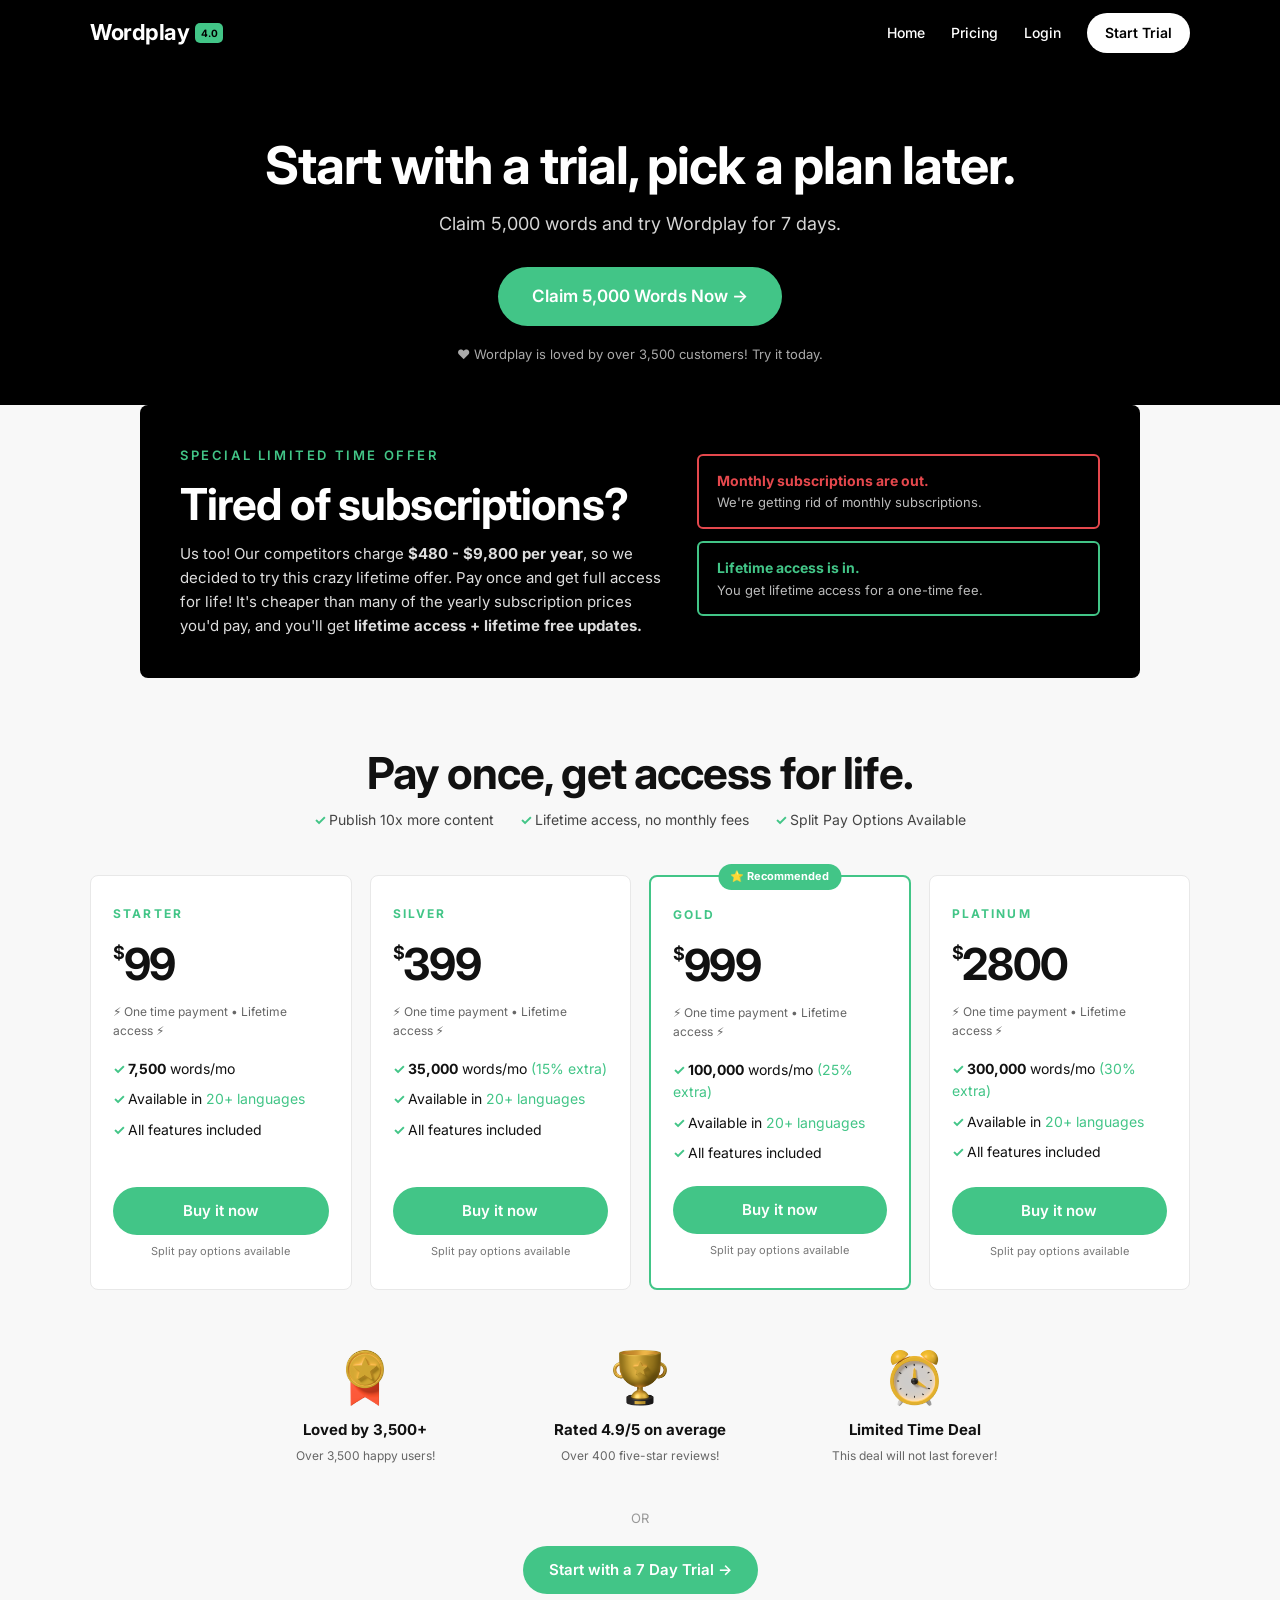
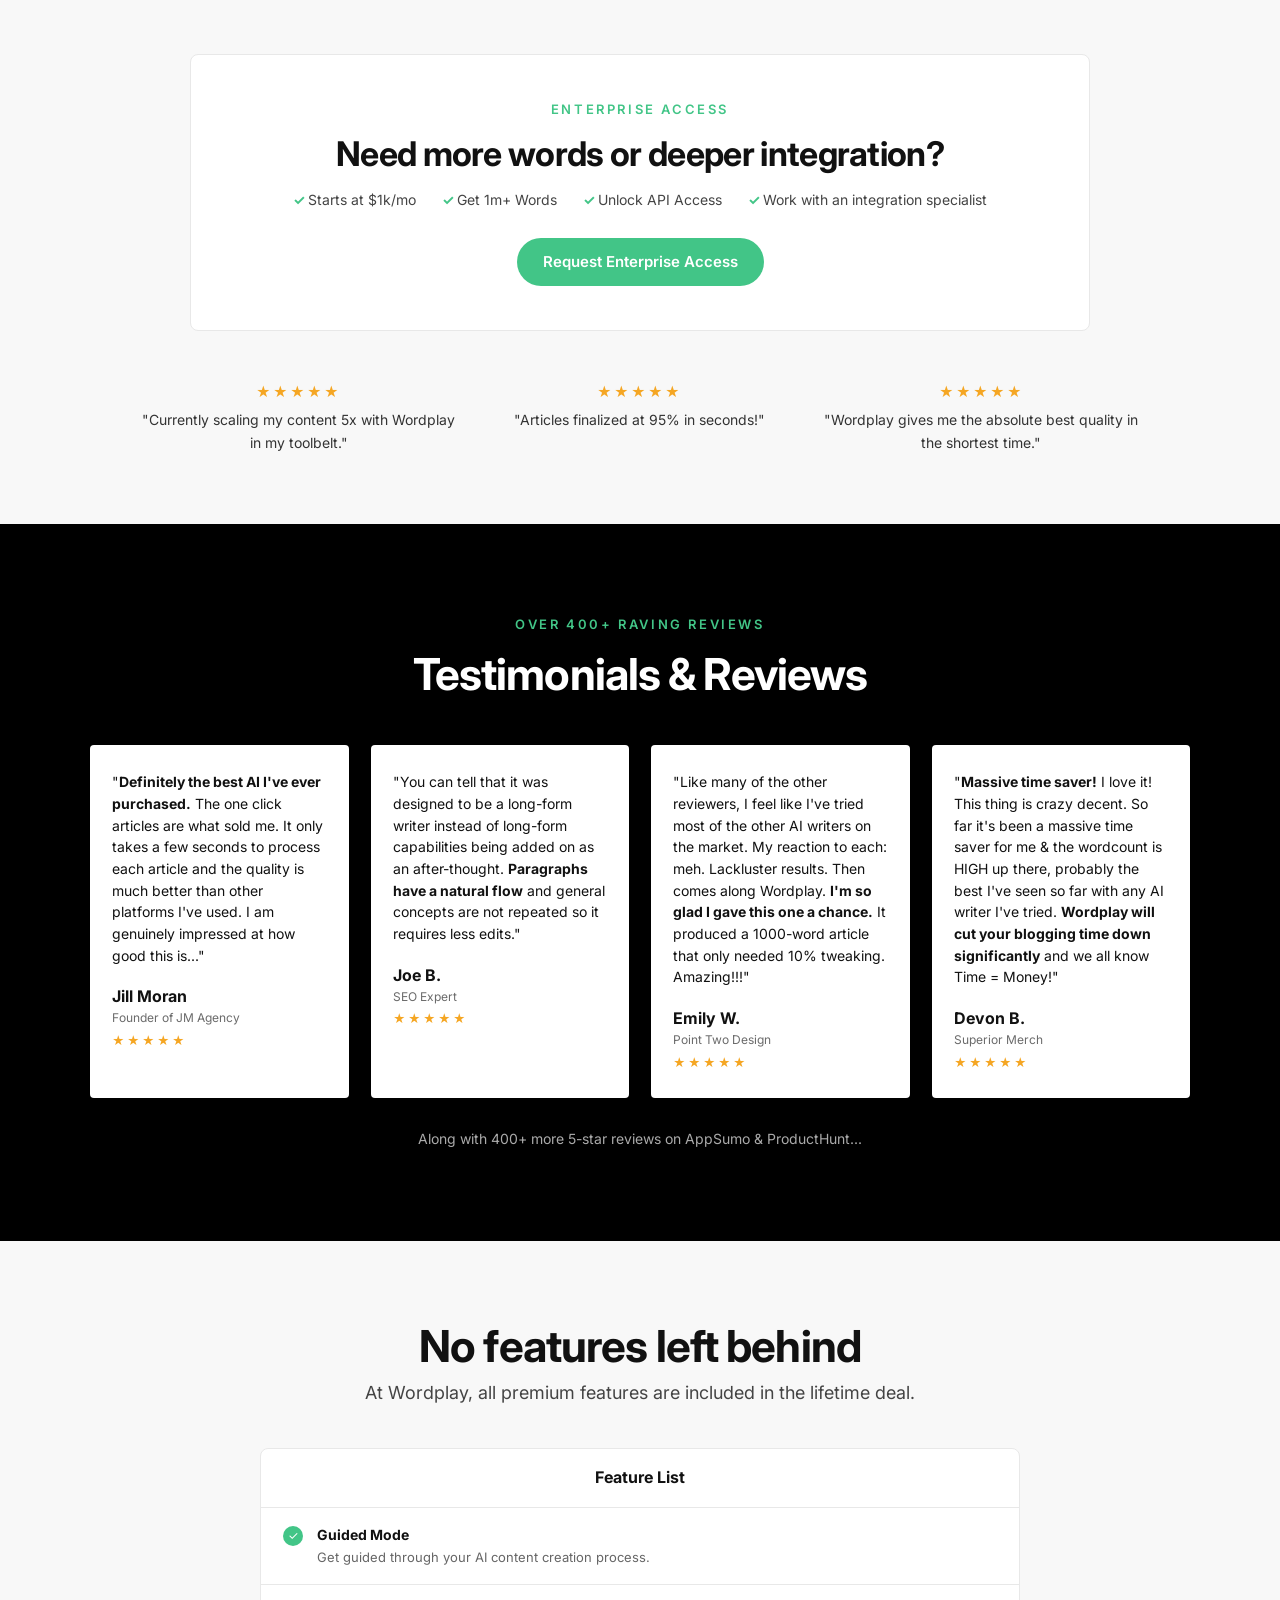
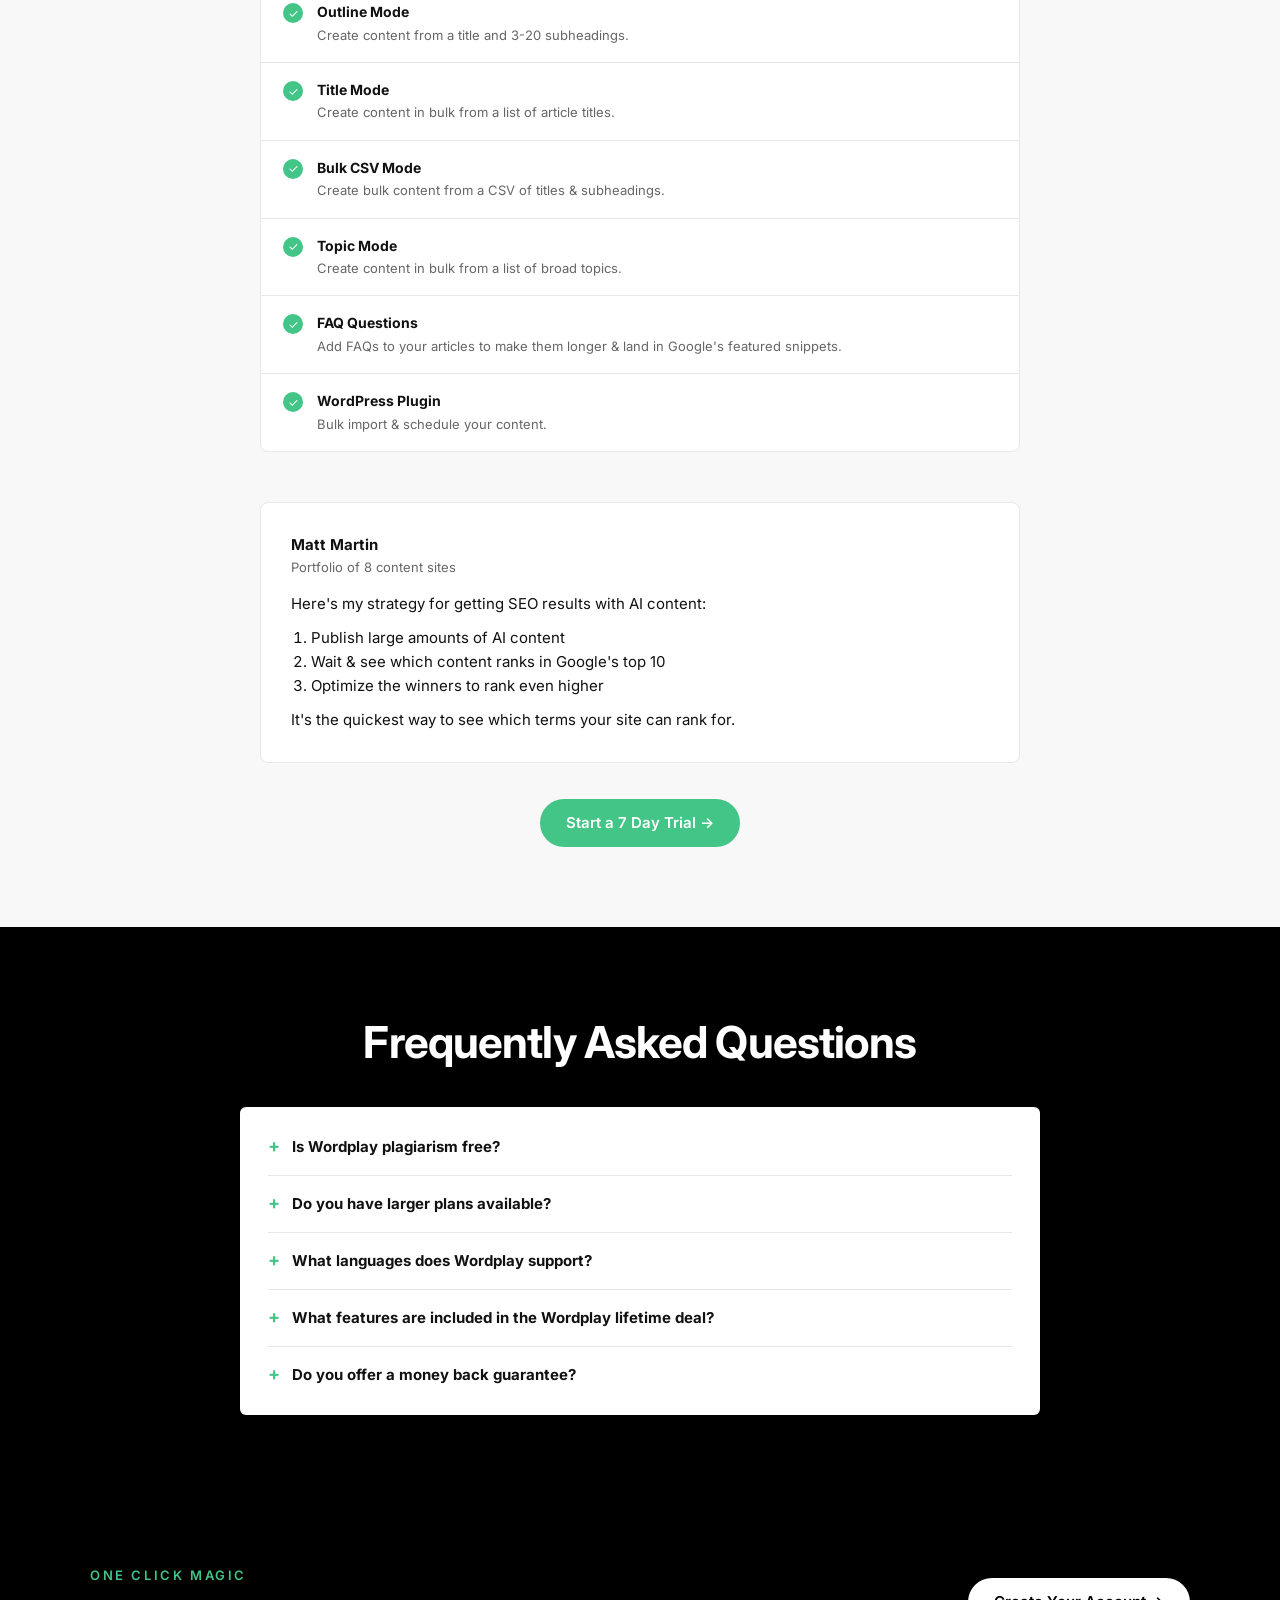
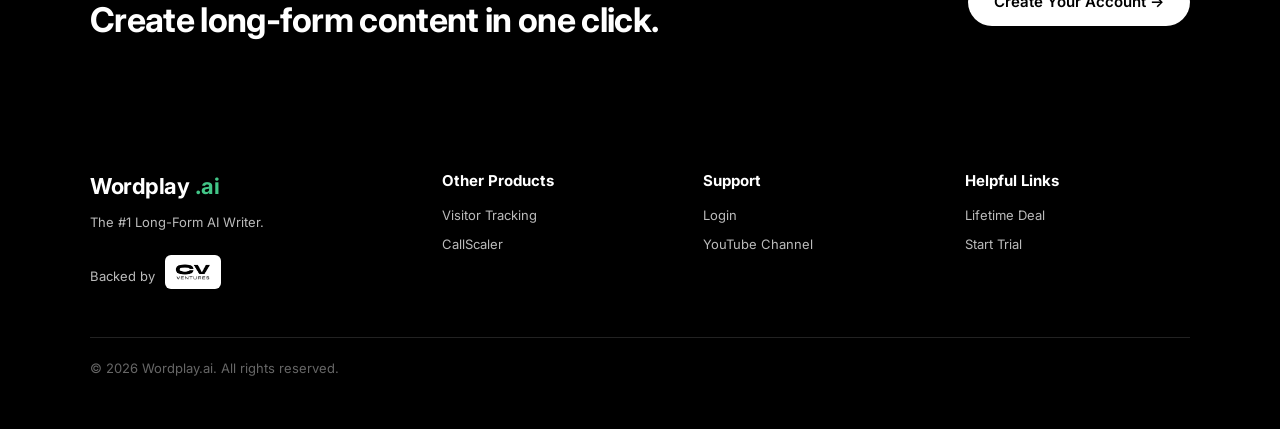
==== pricing/index.html @ fe955095 "Rebuild wordplay.ai as a static two-page site (home + pricing) Co-Authored-By: Claude Fable 5.1 <nor" ====
<!doctype html><html lang="en"><head><meta charset="utf-8"><meta name="viewport" content="width=device-width,initial-scale=1"><link rel="icon" href="/img/favicon.png"><link rel="preconnect" href="https://fonts.googleapis.com"><link href="https://fonts.googleapis.com/css2?family=Inter:wght@400;500;600;700&display=swap" rel="stylesheet"><link rel="stylesheet" href="/style.css"><title>Pricing - Wordplay</title><meta name="description" content="Wordplay lifetime deal: pay once, get access for life. Start with a free 7 day trial."><script async src="https://tinder.thrivecart.com/embed/v1/thrivecart.js"></script></head><body>
<header><div class="wrap"><a class="logo" href="/">Wordplay <span class="tag">4.0</span></a><button class="menu-btn" aria-label="Menu" onclick="document.querySelector(\x27nav\x27).classList.toggle(\x27open\x27)">☰</button><nav><a href="/">Home</a><a href="/pricing/">Pricing</a><a href="https://app.wordplay.ai/">Login</a><a class="btn white sm" href="https://app.wordplay.ai/">Start Trial</a></nav></div></header>
<section class="phero dark"><div class="wrap"><h1>Start with a trial, pick a plan later.</h1><p class="sub">Claim 5,000 words and try Wordplay for 7 days.</p><a class="btn lg" href="https://app.wordplay.ai/">Claim 5,000 Words Now →</a><p class="note">❤️ Wordplay is loved by over 3,500 customers! Try it today.</p></div></section>
<section class="gray"><div class="wrap"><div class="offer"><div><div class="eyebrow">Special limited time offer</div><h2>Tired of subscriptions?</h2><p>Us too! Our competitors charge <b>$480 - $9,800 per year</b>, so we decided to try this crazy lifetime offer. Pay once and get full access for life! It's cheaper than many of the yearly subscription prices you'd pay, and you'll get <b>lifetime access + lifetime free updates.</b></p></div><div><div class="pill red"><b>Monthly subscriptions are out.</b><span>We're getting rid of monthly subscriptions.</span></div><div class="pill green"><b>Lifetime access is in.</b><span>You get lifetime access for a one-time fee.</span></div></div></div>
<div class="plans"><h2>Pay once, get access for life.</h2><div class="perks"><span>Publish 10x more content</span><span>Lifetime access, no monthly fees</span><span>Split Pay Options Available</span></div>
<div class="pgrid">
<div class="plan"><div class="name">Starter</div><div class="price"><sup>$</sup>99</div><div class="once">⚡ One time payment • Lifetime access ⚡</div><ul><li><b>7,500</b> words/mo</li><li>Available in <em>20+ languages</em></li><li>All features included</li></ul><a class="btn thrivecart-button" data-thrivecart-account="wordplay" data-thrivecart-tpl="v2" data-thrivecart-product="5">Buy it now</a><div class="fine">Split pay options available</div></div>
<div class="plan"><div class="name">Silver</div><div class="price"><sup>$</sup>399</div><div class="once">⚡ One time payment • Lifetime access ⚡</div><ul><li><b>35,000</b> words/mo <em>(15% extra)</em></li><li>Available in <em>20+ languages</em></li><li>All features included</li></ul><a class="btn thrivecart-button" data-thrivecart-account="wordplay" data-thrivecart-tpl="v2" data-thrivecart-product="5">Buy it now</a><div class="fine">Split pay options available</div></div>
<div class="plan rec"><div class="badge">⭐ Recommended</div><div class="name">Gold</div><div class="price"><sup>$</sup>999</div><div class="once">⚡ One time payment • Lifetime access ⚡</div><ul><li><b>100,000</b> words/mo <em>(25% extra)</em></li><li>Available in <em>20+ languages</em></li><li>All features included</li></ul><a class="btn thrivecart-button" data-thrivecart-account="wordplay" data-thrivecart-tpl="v2" data-thrivecart-product="5">Buy it now</a><div class="fine">Split pay options available</div></div>
<div class="plan"><div class="name">Platinum</div><div class="price"><sup>$</sup>2800</div><div class="once">⚡ One time payment • Lifetime access ⚡</div><ul><li><b>300,000</b> words/mo <em>(30% extra)</em></li><li>Available in <em>20+ languages</em></li><li>All features included</li></ul><a class="btn thrivecart-button" data-thrivecart-account="wordplay" data-thrivecart-tpl="v2" data-thrivecart-product="5">Buy it now</a><div class="fine">Split pay options available</div></div>
</div>
<div class="trio"><div><img src="/img/medal-1.png" alt=""><b>Loved by 3,500+</b><span>Over 3,500 happy users!</span></div><div><img src="/img/gold-cup.png" alt=""><b>Rated 4.9/5 on average</b><span>Over 400 five-star reviews!</span></div><div><img src="/img/alarm-clock.png" alt=""><b>Limited Time Deal</b><span>This deal will not last forever!</span></div></div>
<div class="or">OR</div><a class="btn" href="https://app.wordplay.ai/">Start with a 7 Day Trial →</a></div>
<div class="ent" style="margin-bottom:0"><div class="eyebrow">Enterprise access</div><h2>Need more words or deeper integration?</h2><div class="perks"><span>Starts at $1k/mo</span><span>Get 1m+ Words</span><span>Unlock API Access</span><span>Work with an integration specialist</span></div><a class="btn" href="https://app.wordplay.ai/">Request Enterprise Access</a></div>
<div class="quotes"><div><div class="stars">★★★★★</div>"Currently scaling my content 5x with Wordplay in my toolbelt."</div><div><div class="stars">★★★★★</div>"Articles finalized at 95% in seconds!"</div><div><div class="stars">★★★★★</div>"Wordplay gives me the absolute best quality in the shortest time."</div></div><div style="height:70px"></div></div></section>
<section class="testi dark"><div class="wrap"><div class="eyebrow" style="text-align:center">Over 400+ raving reviews</div><h2>Testimonials & Reviews</h2><div class="tgrid"><div class="tcard">"<b>Definitely the best AI I've ever purchased.</b> The one click articles are what sold me. It only takes a few seconds to process each article and the quality is much better than other platforms I've used. I am genuinely impressed at how good this is..."<div class="who">Jill Moran</div><div class="role">Founder of JM Agency</div><div class="stars">★★★★★</div></div><div class="tcard">"You can tell that it was designed to be a long-form writer instead of long-form capabilities being added on as an after-thought. <b>Paragraphs have a natural flow</b> and general concepts are not repeated so it requires less edits."<div class="who">Joe B.</div><div class="role">SEO Expert</div><div class="stars">★★★★★</div></div><div class="tcard">"Like many of the other reviewers, I feel like I've tried most of the other AI writers on the market. My reaction to each: meh. Lackluster results. Then comes along Wordplay. <b>I'm so glad I gave this one a chance.</b> It produced a 1000-word article that only needed 10% tweaking. Amazing!!!"<div class="who">Emily W.</div><div class="role">Point Two Design</div><div class="stars">★★★★★</div></div><div class="tcard">"<b>Massive time saver!</b> I love it! This thing is crazy decent. So far it's been a massive time saver for me & the wordcount is HIGH up there, probably the best I've seen so far with any AI writer I've tried. <b>Wordplay will cut your blogging time down significantly</b> and we all know Time = Money!"<div class="who">Devon B.</div><div class="role">Superior Merch</div><div class="stars">★★★★★</div></div></div><p class="center" style="margin-top:30px;color:#aaa;font-size:14px">Along with 400+ more 5-star reviews on AppSumo & ProductHunt...</p></div></section>
<section class="features gray"><div class="wrap"><h2>No features left behind</h2><p class="sub">At Wordplay, all premium features are included in the lifetime deal.</p><div class="flist"><div class="fh">Feature List</div>
<div class="f"><div><b>Guided Mode</b><span>Get guided through your AI content creation process.</span></div></div>
<div class="f"><div><b>Outline Mode</b><span>Create content from a title and 3-20 subheadings.</span></div></div>
<div class="f"><div><b>Title Mode</b><span>Create content in bulk from a list of article titles.</span></div></div>
<div class="f"><div><b>Bulk CSV Mode</b><span>Create bulk content from a CSV of titles & subheadings.</span></div></div>
<div class="f"><div><b>Topic Mode</b><span>Create content in bulk from a list of broad topics.</span></div></div>
<div class="f"><div><b>FAQ Questions</b><span>Add FAQs to your articles to make them longer & land in Google's featured snippets.</span></div></div>
<div class="f"><div><b>WordPress Plugin</b><span>Bulk import & schedule your content.</span></div></div>
</div>
<div class="strategy"><div class="who">Matt Martin</div><div class="role">Portfolio of 8 content sites</div>Here's my strategy for getting SEO results with AI content:<ol><li>Publish large amounts of AI content</li><li>Wait & see which content ranks in Google's top 10</li><li>Optimize the winners to rank even higher</li></ol>It's the quickest way to see which terms your site can rank for.</div>
<p class="center" style="margin-top:36px"><a class="btn" href="https://app.wordplay.ai/">Start a 7 Day Trial →</a></p></div></section>
<section class="faq dark"><div class="wrap"><h2>Frequently Asked Questions</h2><div class="acc">
<details><summary>Is Wordplay plagiarism free?</summary><p>Most of the time, yes. As with any AI tool, you may occasionally get flagged when testing Wordplay content on plagiarism tools, but with our unique way of creating content, plagiarism detectors will flag Wordplay content less than ChatGPT or other writing tools.</p></details>
<details><summary>Do you have larger plans available?</summary><p>Yes! After you sign up for a trial, you can choose from a variety of plans, up to 1 million words per month within the app ($999/mo). Reach out to support inside the app if you'd like a custom plan.</p></details>
<details><summary>What languages does Wordplay support?</summary><p>English, Dutch, French, German, Italian, Polish, Spanish, Portuguese, Portuguese (Brazilian), Bulgarian, Czech, Danish, Greek, Hungarian, Lithuanian, Latvian, Romanian, Slovak, Slovenian, Swedish, and Finnish.</p></details>
<details><summary>What features are included in the Wordplay lifetime deal?</summary><p>All features are available with this lifetime deal! Generate 5,000+ words from a keyword, define topics and headings for more control, create 100+ articles in one click with Title Mode, and bulk import and schedule content with our WordPress plugin.</p></details>
<details><summary>Do you offer a money back guarantee?</summary><p>No, we do not offer a money back guarantee but you can feel free to start a trial first. You will get 5,000 words available in your account to use within 7 days.</p><p><a class="btn sm" href="https://app.wordplay.ai/">Start Trial</a> &nbsp; <a class="btn sm outline thrivecart-button" data-thrivecart-account="wordplay" data-thrivecart-tpl="v2" data-thrivecart-product="5">Choose Lifetime Deal</a></p></details>
</div></div></section>
<section class="cta dark"><div class="wrap"><div><div class="eyebrow">One click magic</div><h2>Create long-form content in one click.</h2></div><a class="btn white" href="https://app.wordplay.ai/">Create Your Account →</a></div></section>
<footer><div class="wrap"><div class="fgrid"><div><div class="logo" style="color:#fff">Wordplay<span style="color:var(--green)">.ai</span></div><p style="margin-top:8px">The #1 Long-Form AI Writer.</p><div class="backed"><span>Backed by</span><a href="https://cv.ventures" target="_blank" rel="noopener"><img src="/img/cv-ventures.png" alt="CV Ventures"></a></div></div><div><h4>Other Products</h4><a href="https://visitortracking.com" target="_blank" rel="noopener">Visitor Tracking</a><a href="https://callscaler.com" target="_blank" rel="noopener">CallScaler</a></div><div><h4>Support</h4><a href="https://app.wordplay.ai/">Login</a><a href="https://www.youtube.com/channel/UC3fUZ9mgAS3EaUodWmowQnA" target="_blank" rel="noopener">YouTube Channel</a></div><div><h4>Helpful Links</h4><a href="/pricing/">Lifetime Deal</a><a href="https://app.wordplay.ai/">Start Trial</a></div></div><div class="copy">© <span id="y"></span> Wordplay.ai. All rights reserved.</div></div></footer><script>document.getElementById("y").textContent=new Date().getFullYear()</script>
</body></html>
---- style.css ----
:root{--green:#42c587;--green-d:#2fa86e;--black:#000;--ink:#111;--muted:#6b6b6b;--card:#fff;--line:#e8e8e8;--bg-alt:#f8f8f8}
*{box-sizing:border-box;margin:0;padding:0}
html{scroll-behavior:smooth}
body{font-family:Inter,system-ui,-apple-system,"Segoe UI",Roboto,sans-serif;color:var(--ink);background:#fff;line-height:1.6;-webkit-font-smoothing:antialiased}
a{color:inherit;text-decoration:none}
img{max-width:100%;height:auto;display:block}
.wrap{max-width:1140px;margin:0 auto;padding:0 20px}
.dark{background:var(--black);color:#fff}
.gray{background:var(--bg-alt)}
.btn{display:inline-block;background:var(--green);color:#fff;font-weight:600;font-size:15px;padding:12px 26px;border-radius:88px;transition:background .15s,transform .15s;cursor:pointer;border:0;font-family:inherit}
.btn:hover{background:var(--green-d);transform:translateY(-1px)}
.btn.white{background:#fff;color:#000}.btn.white:hover{background:#eee}
.btn.outline{background:transparent;border:2px solid var(--green);color:var(--green)}.btn.outline:hover{background:var(--green);color:#fff}
.btn.sm{padding:9px 18px;font-size:14px}
.btn.lg{padding:16px 34px;font-size:17px}
.eyebrow{color:var(--green);font-size:13px;letter-spacing:.2em;text-transform:uppercase;font-weight:600;margin-bottom:14px}
h1,h2,h3{line-height:1.15;font-weight:700;letter-spacing:-.02em}
h1{font-size:clamp(38px,6vw,64px)}
h2{font-size:clamp(30px,4.5vw,44px)}
h3{font-size:20px}
.sub{font-size:18px;color:#444;max-width:560px}
.dark .sub{color:#d6d6d6}
.u{text-decoration:underline;text-underline-offset:3px}

/* header */
header{background:var(--black);color:#fff;position:sticky;top:0;z-index:50}
header .wrap{display:flex;align-items:center;justify-content:space-between;height:66px}
.logo{font-weight:700;font-size:22px;letter-spacing:-.02em;display:flex;align-items:center;gap:6px}
.logo .tag{background:var(--green);color:#000;font-size:10px;font-weight:700;padding:2px 6px;border-radius:5px}
nav{display:flex;align-items:center;gap:26px;font-size:14px;font-weight:500}
nav a:hover{color:var(--green)}
.menu-btn{display:none;background:none;border:0;color:#fff;font-size:26px;cursor:pointer}
@media(max-width:760px){
  .menu-btn{display:block}
  nav{display:none;position:absolute;top:66px;left:0;right:0;background:#000;flex-direction:column;align-items:flex-start;padding:16px 20px 24px;gap:16px;border-top:1px solid #222}
  nav.open{display:flex}
}

/* hero */
.hero{padding:90px 0 110px}
.hero h1{max-width:640px;margin-bottom:22px}
.hero .sub{margin-bottom:34px}

/* badges */
.badges{background:#111;padding:28px 0;border-top:1px solid #1d1d1d;border-bottom:1px solid #1d1d1d}
.badges .wrap{display:flex;align-items:center;justify-content:space-between;gap:28px;flex-wrap:wrap}
.badges img{height:44px;width:auto;opacity:.95}
.rating{display:flex;flex-direction:column;gap:4px;font-size:13px;color:#ddd;min-width:150px}
.rating img{height:18px;width:auto}

/* two-col */
.split{display:grid;grid-template-columns:1fr 1fr;gap:56px;align-items:center;padding:90px 0}
@media(max-width:800px){.split{grid-template-columns:1fr;gap:36px;padding:64px 0}}
.checks{list-style:none;margin:22px 0 30px;display:grid;gap:10px;font-size:15px}
.checks li{padding-left:26px;position:relative}
.checks li:before{content:"✓";color:var(--green);font-weight:700;position:absolute;left:0}
.shot{border:3px solid var(--green);border-radius:8px;overflow:hidden}

/* card block */
.card{background:var(--card);color:var(--ink);border-radius:8px;padding:34px;box-shadow:0 4px 24px rgba(0,0,0,.06)}
.card p{margin-bottom:14px}
.card ol{margin:0 0 14px 22px}

/* testimonials */
.testi{padding:90px 0}
.testi h2{text-align:center;margin-bottom:46px}
.tgrid{display:grid;grid-template-columns:repeat(4,1fr);gap:22px}
@media(max-width:960px){.tgrid{grid-template-columns:repeat(2,1fr)}}
@media(max-width:560px){.tgrid{grid-template-columns:1fr}}
.tcard{background:#fff;color:#111;padding:26px 22px;border-radius:4px;font-size:14px;line-height:1.55}
.tcard b{font-weight:700}
.tcard .who{margin-top:18px;font-weight:700;font-size:16px}
.tcard .role{color:var(--muted);font-size:12px}
.tcard .stars{color:#f5a623;font-size:12px;letter-spacing:2px;margin-top:4px}

/* faq */
.faq{padding:90px 0}
.faq h2{text-align:center;margin-bottom:40px}
.faq .eyebrow{text-align:center}
.acc{max-width:800px;margin:0 auto;background:#fff;color:#111;border-radius:6px;padding:12px 28px}
details{border-bottom:1px solid var(--line);padding:16px 0}
details:last-child{border-bottom:0}
summary{cursor:pointer;font-weight:700;font-size:15px;list-style:none;display:flex;gap:12px;align-items:flex-start}
summary::-webkit-details-marker{display:none}
summary:before{content:"+";color:var(--green);font-weight:700;font-size:18px;line-height:1.2}
details[open] summary:before{content:"–"}
details p,details ul{margin:12px 0 0 30px;font-size:14px;color:#333}
details ul{padding-left:18px}

/* cta band */
.cta{padding:60px 0}
.cta .wrap{display:flex;align-items:center;justify-content:space-between;gap:24px;flex-wrap:wrap}
.cta h2{font-size:clamp(24px,3.5vw,34px)}

/* footer */
footer{background:var(--black);color:#bbb;padding:70px 0 50px;font-size:13px}
.fgrid{display:grid;grid-template-columns:1.4fr 1fr 1fr 1fr;gap:36px}
@media(max-width:760px){.fgrid{grid-template-columns:1fr 1fr}}
.fgrid h4{color:#fff;font-size:15px;margin-bottom:12px}
.fgrid a{display:block;margin-bottom:8px}
.fgrid a:hover{color:var(--green)}
.backed{margin-top:22px;display:flex;align-items:center;gap:10px}
.backed img{height:34px;width:auto;background:#fff;border-radius:6px;padding:4px}
.copy{margin-top:40px;border-top:1px solid #222;padding-top:20px;color:#666}

/* pricing */
.phero{padding:70px 0 80px;text-align:center}
.phero h1{font-size:clamp(32px,5vw,52px);margin:0 auto 14px}
.phero .sub{margin:0 auto 28px}
.phero .note{color:#aaa;font-size:13px;margin-top:18px}
.offer{margin:-40px auto 0;max-width:1000px;background:#000;color:#fff;border-radius:8px;padding:40px;display:grid;grid-template-columns:1.2fr 1fr;gap:34px;align-items:center;position:relative;z-index:2}
@media(max-width:800px){.offer{grid-template-columns:1fr;padding:28px}}
.offer p{color:#ddd;font-size:15px;margin-top:12px}
.pill{border:2px solid;border-radius:6px;padding:14px 18px;margin-bottom:12px;font-size:14px}
.pill.red{border-color:#e5484d}.pill.red b{color:#e5484d}
.pill.green{border-color:var(--green)}.pill.green b{color:var(--green)}
.pill span{display:block;color:#bbb;font-size:13px}
.plans{padding:70px 0 60px;text-align:center}
.plans h2{margin-bottom:10px}
.perks{display:flex;justify-content:center;gap:26px;flex-wrap:wrap;font-size:14px;color:#444;margin-bottom:44px}
.perks span:before{content:"✓ ";color:var(--green);font-weight:700}
.pgrid{display:grid;grid-template-columns:repeat(4,1fr);gap:18px;text-align:left}
@media(max-width:960px){.pgrid{grid-template-columns:repeat(2,1fr)}}
@media(max-width:520px){.pgrid{grid-template-columns:1fr}}
.plan{background:#fff;border:1px solid var(--line);border-radius:8px;padding:28px 22px;position:relative;display:flex;flex-direction:column}
.plan.rec{border:2px solid var(--green)}
.plan .badge{position:absolute;top:-13px;left:50%;transform:translateX(-50%);background:var(--green);color:#fff;font-size:11px;font-weight:700;padding:4px 12px;border-radius:20px;white-space:nowrap}
.plan .name{color:var(--green);font-size:12px;letter-spacing:.18em;text-transform:uppercase;font-weight:700}
.plan .price{font-size:44px;font-weight:700;letter-spacing:-.03em;margin:6px 0 2px}
.plan .price sup{font-size:18px;vertical-align:top;top:10px;position:relative}
.plan .once{font-size:12px;color:#666;margin-bottom:18px}
.plan ul{list-style:none;font-size:14px;margin-bottom:22px;display:grid;gap:8px}
.plan li:before{content:"✓ ";color:var(--green);font-weight:700}
.plan li em{color:var(--green);font-style:normal}
.plan .btn{margin-top:auto;text-align:center;width:100%}
.plan .fine{text-align:center;font-size:11px;color:#777;margin-top:8px}
.trio{display:grid;grid-template-columns:repeat(3,1fr);gap:24px;margin:60px auto 40px;max-width:800px}
@media(max-width:600px){.trio{grid-template-columns:1fr}}
.trio img{height:56px;width:auto;margin:0 auto 12px}
.trio b{display:block;font-size:15px}
.trio span{font-size:12px;color:#666}
.or{color:#999;font-size:13px;margin:22px 0 18px}
.ent{background:#fff;border:1px solid var(--line);border-radius:8px;max-width:900px;margin:0 auto;padding:44px 30px;text-align:center}
.ent h2{font-size:clamp(24px,3.5vw,34px);margin-bottom:16px}
.ent .perks{margin-bottom:26px}
.quotes{display:grid;grid-template-columns:repeat(3,1fr);gap:24px;max-width:1000px;margin:50px auto 0;text-align:center;font-size:14px;color:#333}
@media(max-width:700px){.quotes{grid-template-columns:1fr}}
.quotes .stars{color:#f5a623;letter-spacing:2px;margin-bottom:6px}
.features{padding:80px 0}
.features h2{text-align:center}
.features .sub{text-align:center;margin:8px auto 40px}
.flist{max-width:760px;margin:0 auto;background:#fff;border:1px solid var(--line);border-radius:8px;overflow:hidden}
.flist .fh{padding:16px;text-align:center;font-weight:700;border-bottom:1px solid var(--line)}
.flist .f{display:flex;gap:14px;padding:16px 22px;border-bottom:1px solid var(--line);font-size:14px}
.flist .f:last-child{border-bottom:0}
.flist .f:before{content:"✓";color:#fff;background:var(--green);border-radius:50%;width:20px;height:20px;display:inline-flex;align-items:center;justify-content:center;font-size:12px;flex:none;margin-top:2px}
.flist b{display:block}
.flist span{color:#666;font-size:13px}
.strategy{max-width:760px;margin:50px auto 0;background:#fff;border:1px solid var(--line);border-radius:8px;padding:30px;font-size:15px}
.strategy .who{font-weight:700}.strategy .role{color:#666;font-size:13px;margin-bottom:14px}
.strategy ol{margin:10px 0 10px 20px}
.center{text-align:center}
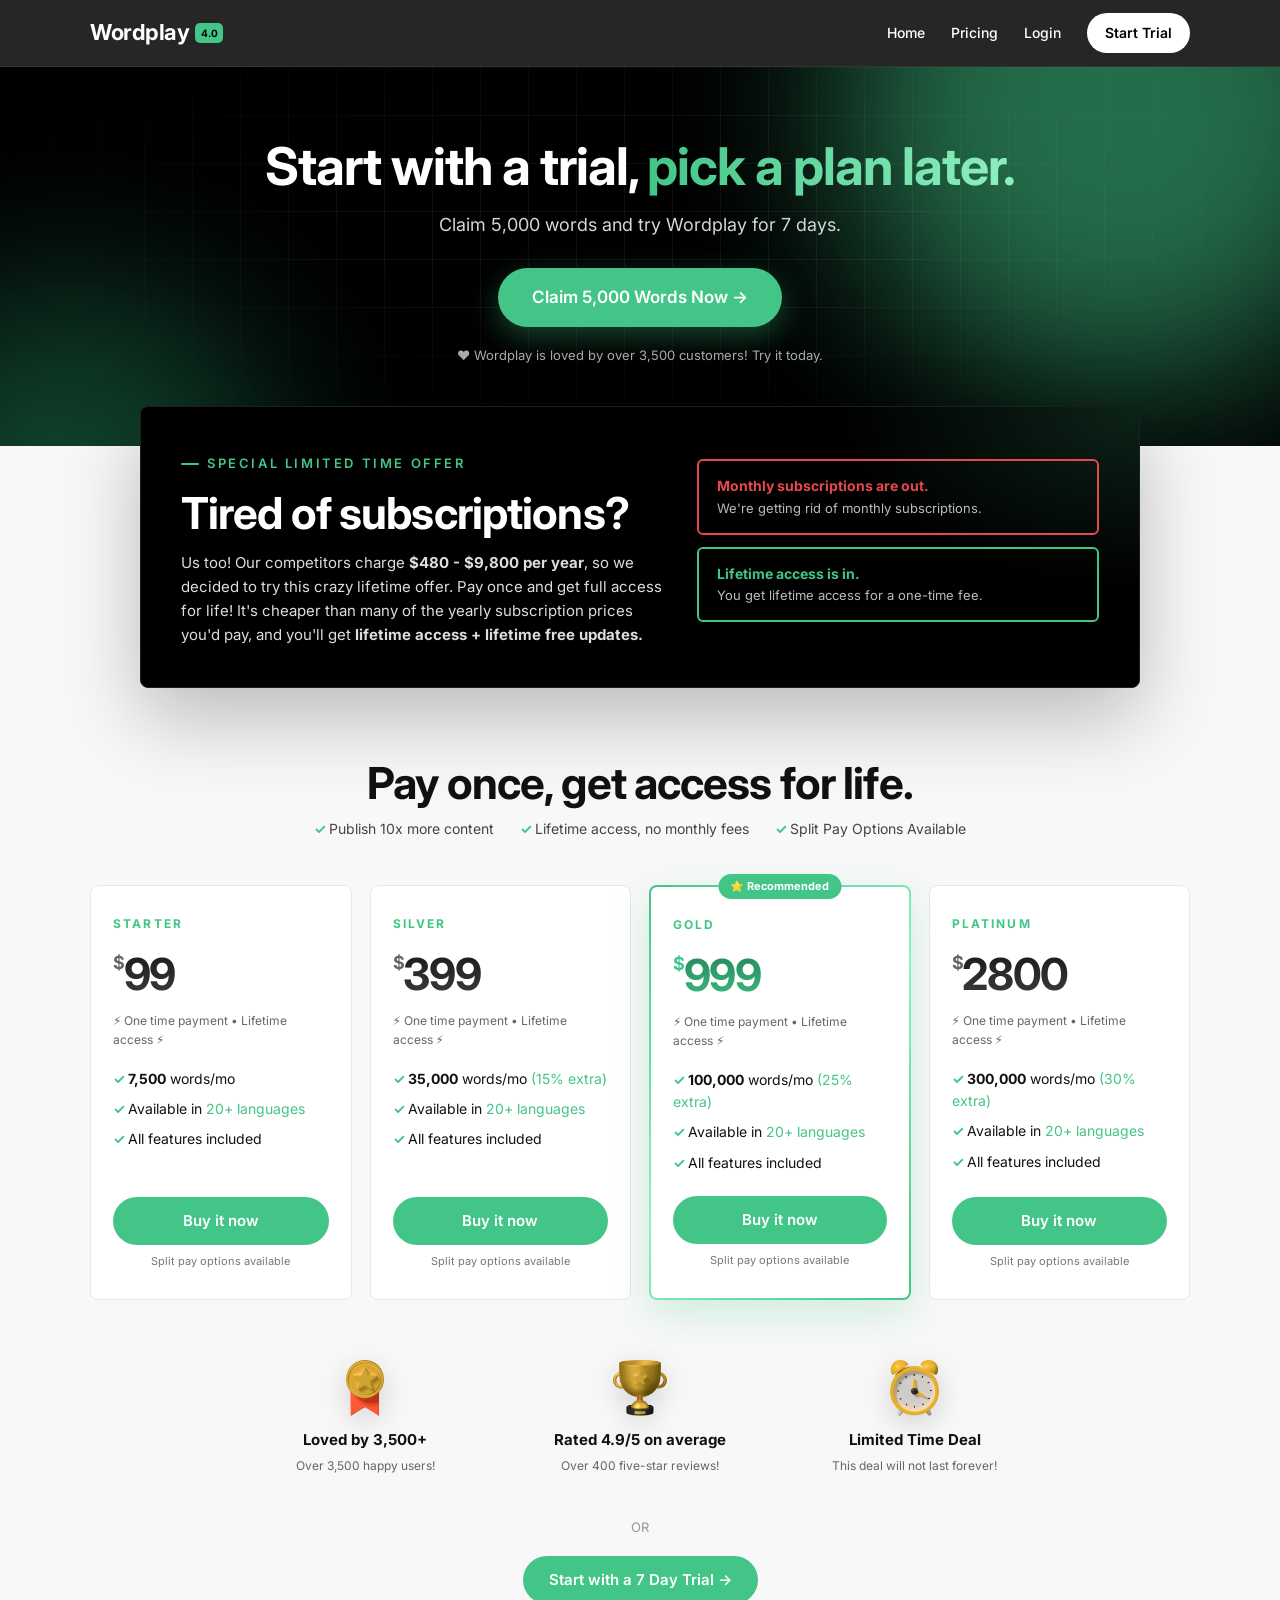
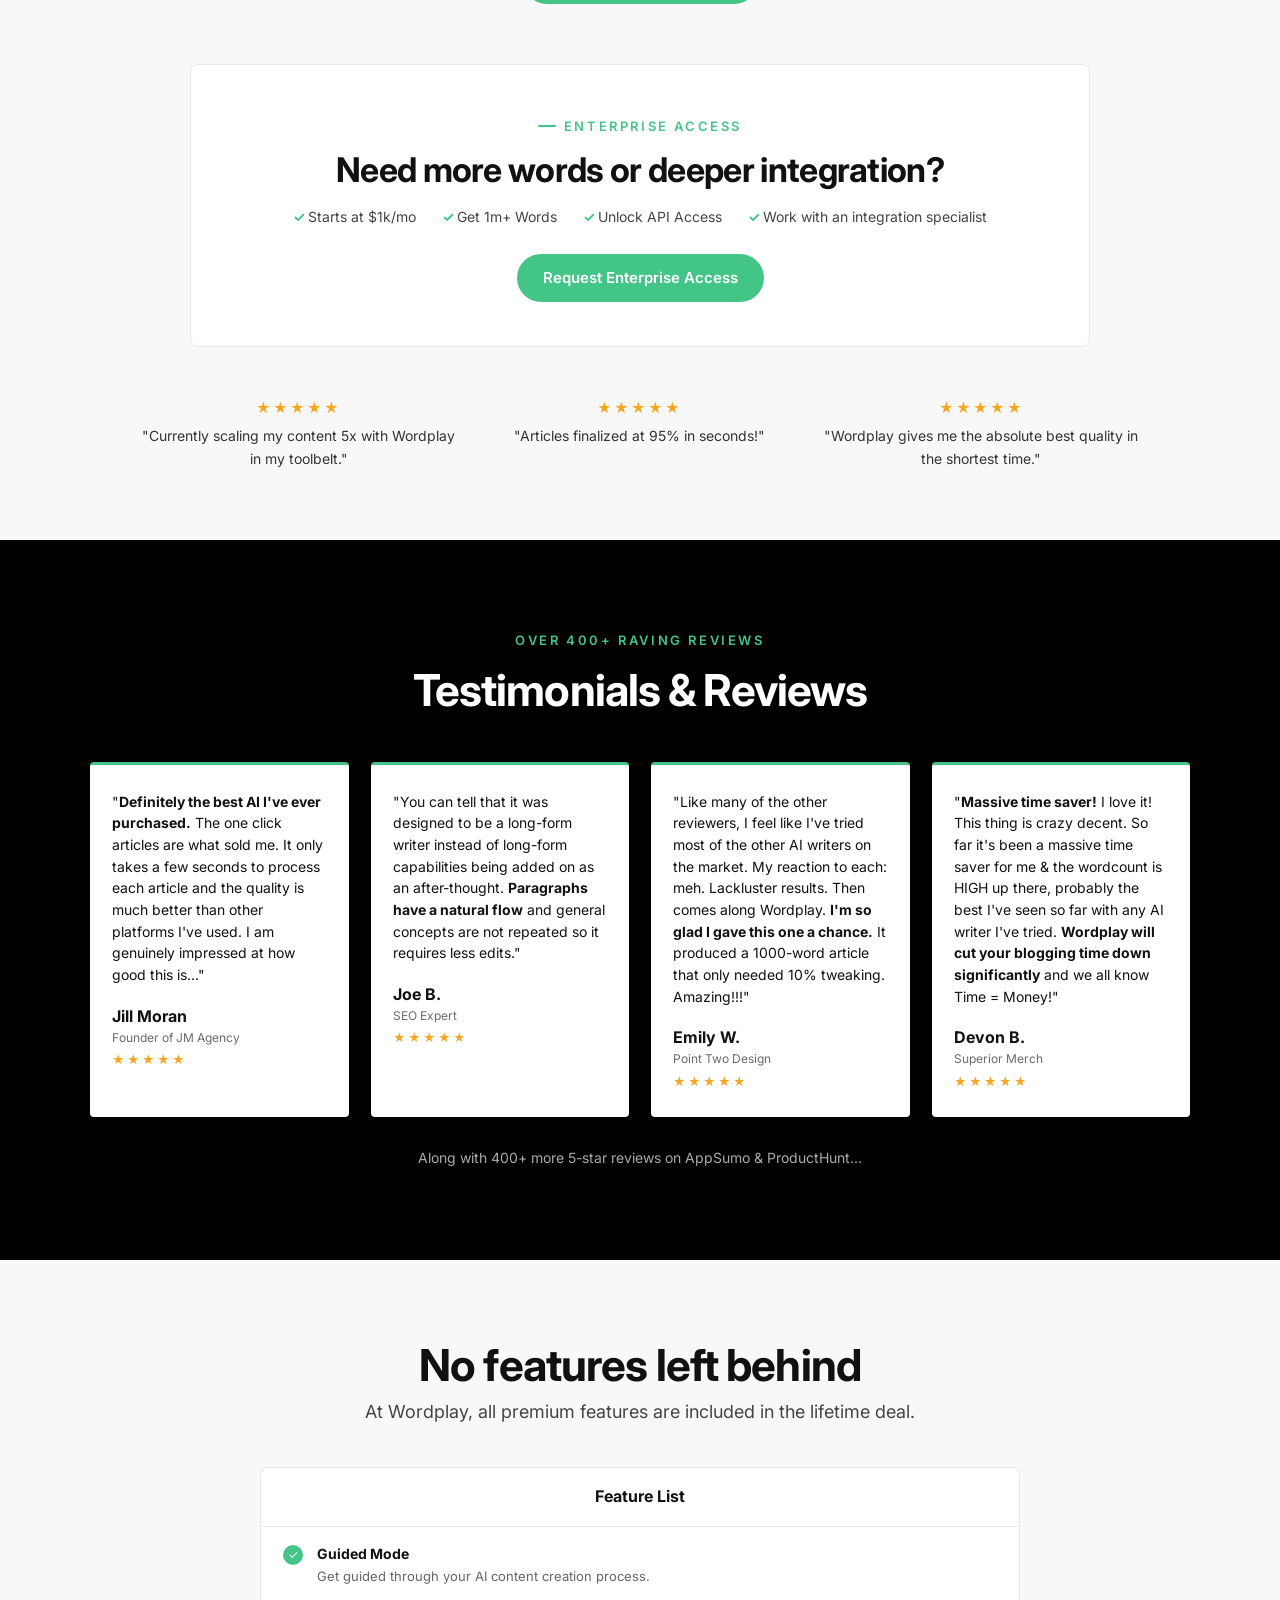
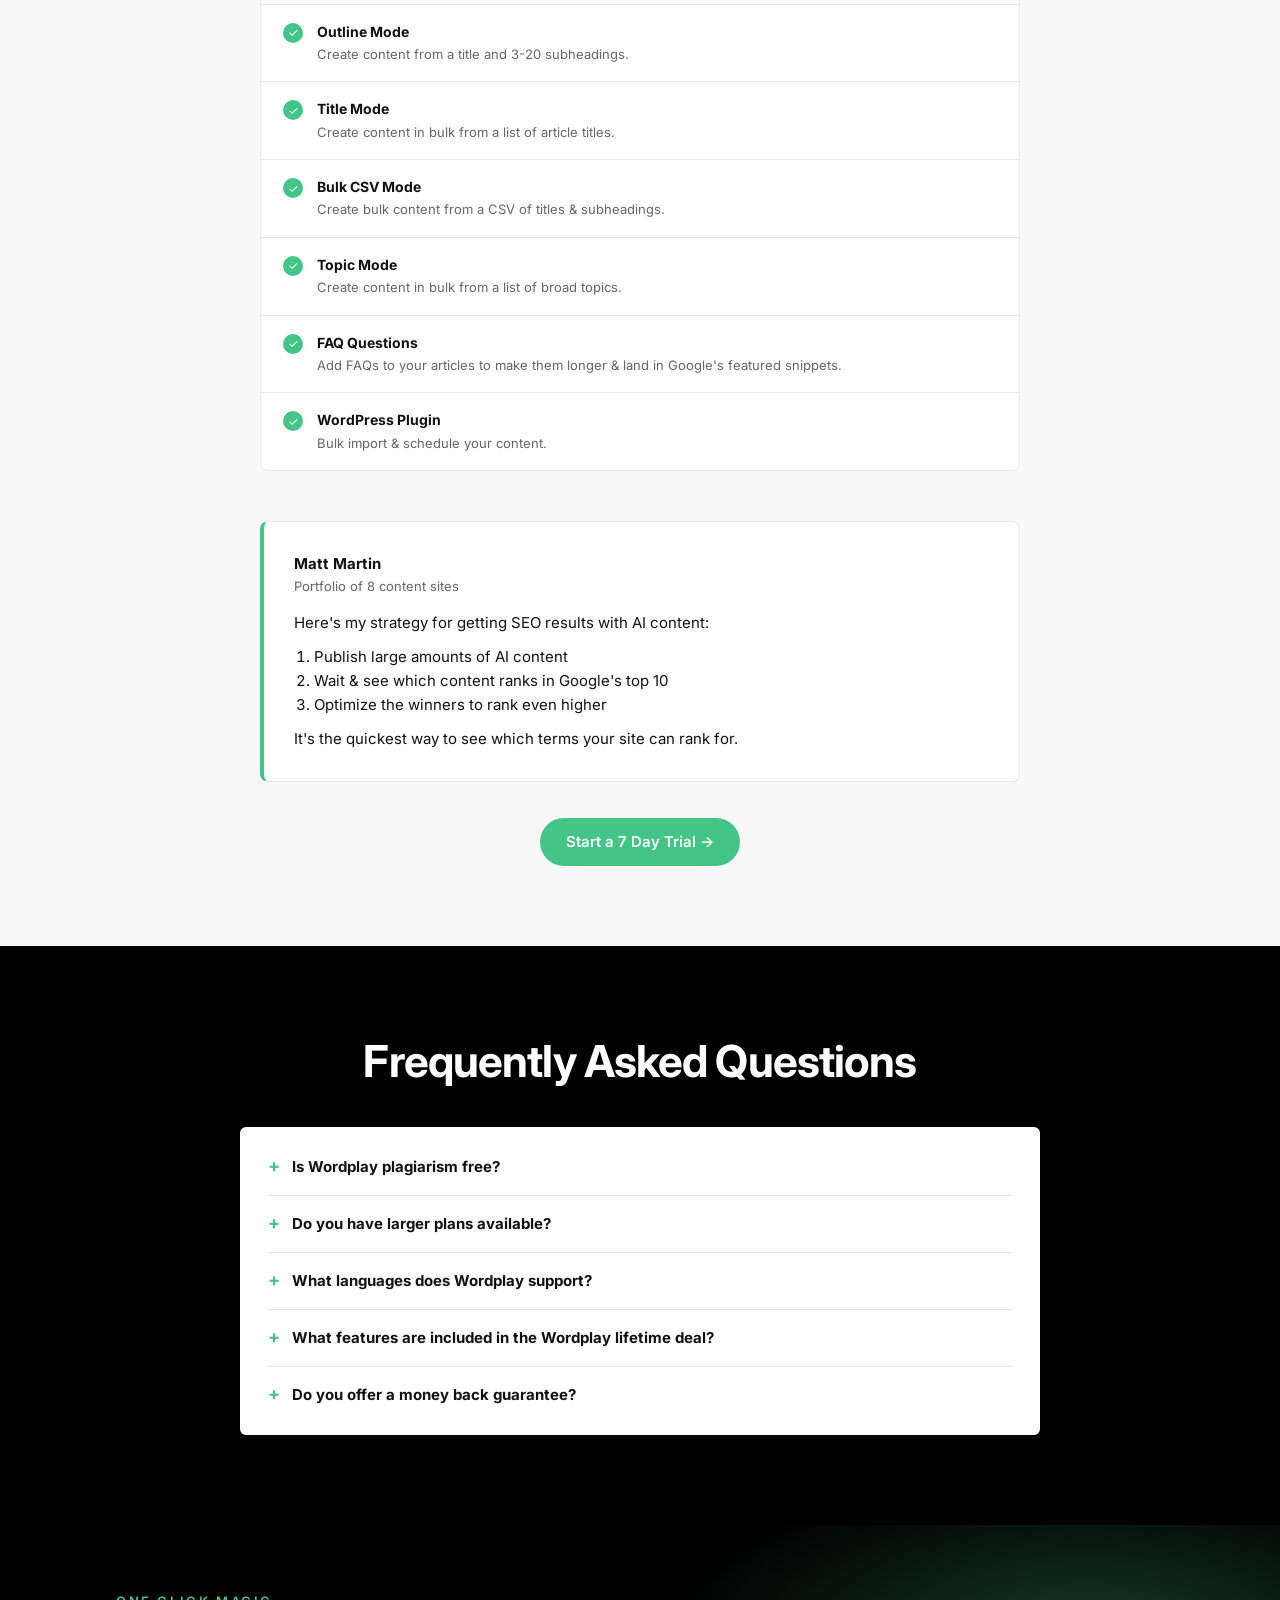
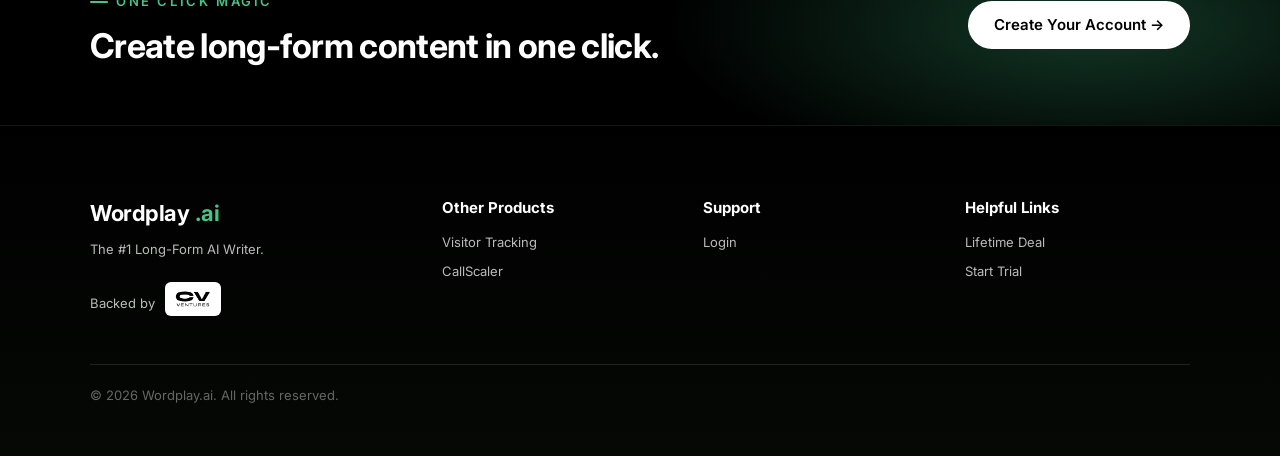
==== commit c60e2351: "Design polish, Claim button opens ThriveCart trial, drop YouTube link Co-Authored-By: Claude Fable 5" ====
--- a/pricing/index.html
+++ b/pricing/index.html
@@ -1,7 +1,7 @@
 <!doctype html><html lang="en"><head><meta charset="utf-8"><meta name="viewport" content="width=device-width,initial-scale=1"><link rel="icon" href="/img/favicon.png"><link rel="preconnect" href="https://fonts.googleapis.com"><link href="https://fonts.googleapis.com/css2?family=Inter:wght@400;500;600;700&display=swap" rel="stylesheet"><link rel="stylesheet" href="/style.css"><title>Pricing - Wordplay</title><meta name="description" content="Wordplay lifetime deal: pay once, get access for life. Start with a free 7 day trial."><script async src="https://tinder.thrivecart.com/embed/v1/thrivecart.js"></script></head><body>
 <header><div class="wrap"><a class="logo" href="/">Wordplay <span class="tag">4.0</span></a><button class="menu-btn" aria-label="Menu" onclick="document.querySelector(\x27nav\x27).classList.toggle(\x27open\x27)">☰</button><nav><a href="/">Home</a><a href="/pricing/">Pricing</a><a href="https://app.wordplay.ai/">Login</a><a class="btn white sm" href="https://app.wordplay.ai/">Start Trial</a></nav></div></header>
-<section class="phero dark"><div class="wrap"><h1>Start with a trial, pick a plan later.</h1><p class="sub">Claim 5,000 words and try Wordplay for 7 days.</p><a class="btn lg" href="https://app.wordplay.ai/">Claim 5,000 Words Now →</a><p class="note">❤️ Wordplay is loved by over 3,500 customers! Try it today.</p></div></section>
-<section class="gray"><div class="wrap"><div class="offer"><div><div class="eyebrow">Special limited time offer</div><h2>Tired of subscriptions?</h2><p>Us too! Our competitors charge <b>$480 - $9,800 per year</b>, so we decided to try this crazy lifetime offer. Pay once and get full access for life! It's cheaper than many of the yearly subscription prices you'd pay, and you'll get <b>lifetime access + lifetime free updates.</b></p></div><div><div class="pill red"><b>Monthly subscriptions are out.</b><span>We're getting rid of monthly subscriptions.</span></div><div class="pill green"><b>Lifetime access is in.</b><span>You get lifetime access for a one-time fee.</span></div></div></div>
+<section class="phero dark"><div class="glow g1"></div><div class="glow g2"></div><div class="grid-bg"></div><div class="wrap"><h1>Start with a trial, <span class="grad">pick a plan later.</span></h1><p class="sub">Claim 5,000 words and try Wordplay for 7 days.</p><a class="btn lg pulse thrivecart-button" data-thrivecart-account="wordplay" data-thrivecart-tpl="v2" data-thrivecart-product="5">Claim 5,000 Words Now →</a><p class="note">❤️ Wordplay is loved by over 3,500 customers! Try it today.</p></div></section>
+<section class="reveal gray"><div class="wrap"><div class="offer"><div><div class="eyebrow">Special limited time offer</div><h2>Tired of subscriptions?</h2><p>Us too! Our competitors charge <b>$480 - $9,800 per year</b>, so we decided to try this crazy lifetime offer. Pay once and get full access for life! It's cheaper than many of the yearly subscription prices you'd pay, and you'll get <b>lifetime access + lifetime free updates.</b></p></div><div><div class="pill red"><b>Monthly subscriptions are out.</b><span>We're getting rid of monthly subscriptions.</span></div><div class="pill green"><b>Lifetime access is in.</b><span>You get lifetime access for a one-time fee.</span></div></div></div>
 <div class="plans"><h2>Pay once, get access for life.</h2><div class="perks"><span>Publish 10x more content</span><span>Lifetime access, no monthly fees</span><span>Split Pay Options Available</span></div>
 <div class="pgrid">
 <div class="plan"><div class="name">Starter</div><div class="price"><sup>$</sup>99</div><div class="once">⚡ One time payment • Lifetime access ⚡</div><ul><li><b>7,500</b> words/mo</li><li>Available in <em>20+ languages</em></li><li>All features included</li></ul><a class="btn thrivecart-button" data-thrivecart-account="wordplay" data-thrivecart-tpl="v2" data-thrivecart-product="5">Buy it now</a><div class="fine">Split pay options available</div></div>
@@ -13,8 +13,8 @@
 <div class="or">OR</div><a class="btn" href="https://app.wordplay.ai/">Start with a 7 Day Trial →</a></div>
 <div class="ent" style="margin-bottom:0"><div class="eyebrow">Enterprise access</div><h2>Need more words or deeper integration?</h2><div class="perks"><span>Starts at $1k/mo</span><span>Get 1m+ Words</span><span>Unlock API Access</span><span>Work with an integration specialist</span></div><a class="btn" href="https://app.wordplay.ai/">Request Enterprise Access</a></div>
 <div class="quotes"><div><div class="stars">★★★★★</div>"Currently scaling my content 5x with Wordplay in my toolbelt."</div><div><div class="stars">★★★★★</div>"Articles finalized at 95% in seconds!"</div><div><div class="stars">★★★★★</div>"Wordplay gives me the absolute best quality in the shortest time."</div></div><div style="height:70px"></div></div></section>
-<section class="testi dark"><div class="wrap"><div class="eyebrow" style="text-align:center">Over 400+ raving reviews</div><h2>Testimonials & Reviews</h2><div class="tgrid"><div class="tcard">"<b>Definitely the best AI I've ever purchased.</b> The one click articles are what sold me. It only takes a few seconds to process each article and the quality is much better than other platforms I've used. I am genuinely impressed at how good this is..."<div class="who">Jill Moran</div><div class="role">Founder of JM Agency</div><div class="stars">★★★★★</div></div><div class="tcard">"You can tell that it was designed to be a long-form writer instead of long-form capabilities being added on as an after-thought. <b>Paragraphs have a natural flow</b> and general concepts are not repeated so it requires less edits."<div class="who">Joe B.</div><div class="role">SEO Expert</div><div class="stars">★★★★★</div></div><div class="tcard">"Like many of the other reviewers, I feel like I've tried most of the other AI writers on the market. My reaction to each: meh. Lackluster results. Then comes along Wordplay. <b>I'm so glad I gave this one a chance.</b> It produced a 1000-word article that only needed 10% tweaking. Amazing!!!"<div class="who">Emily W.</div><div class="role">Point Two Design</div><div class="stars">★★★★★</div></div><div class="tcard">"<b>Massive time saver!</b> I love it! This thing is crazy decent. So far it's been a massive time saver for me & the wordcount is HIGH up there, probably the best I've seen so far with any AI writer I've tried. <b>Wordplay will cut your blogging time down significantly</b> and we all know Time = Money!"<div class="who">Devon B.</div><div class="role">Superior Merch</div><div class="stars">★★★★★</div></div></div><p class="center" style="margin-top:30px;color:#aaa;font-size:14px">Along with 400+ more 5-star reviews on AppSumo & ProductHunt...</p></div></section>
-<section class="features gray"><div class="wrap"><h2>No features left behind</h2><p class="sub">At Wordplay, all premium features are included in the lifetime deal.</p><div class="flist"><div class="fh">Feature List</div>
+<section class="reveal testi dark"><div class="wrap"><div class="eyebrow" style="text-align:center">Over 400+ raving reviews</div><h2>Testimonials & Reviews</h2><div class="tgrid"><div class="tcard">"<b>Definitely the best AI I've ever purchased.</b> The one click articles are what sold me. It only takes a few seconds to process each article and the quality is much better than other platforms I've used. I am genuinely impressed at how good this is..."<div class="who">Jill Moran</div><div class="role">Founder of JM Agency</div><div class="stars">★★★★★</div></div><div class="tcard">"You can tell that it was designed to be a long-form writer instead of long-form capabilities being added on as an after-thought. <b>Paragraphs have a natural flow</b> and general concepts are not repeated so it requires less edits."<div class="who">Joe B.</div><div class="role">SEO Expert</div><div class="stars">★★★★★</div></div><div class="tcard">"Like many of the other reviewers, I feel like I've tried most of the other AI writers on the market. My reaction to each: meh. Lackluster results. Then comes along Wordplay. <b>I'm so glad I gave this one a chance.</b> It produced a 1000-word article that only needed 10% tweaking. Amazing!!!"<div class="who">Emily W.</div><div class="role">Point Two Design</div><div class="stars">★★★★★</div></div><div class="tcard">"<b>Massive time saver!</b> I love it! This thing is crazy decent. So far it's been a massive time saver for me & the wordcount is HIGH up there, probably the best I've seen so far with any AI writer I've tried. <b>Wordplay will cut your blogging time down significantly</b> and we all know Time = Money!"<div class="who">Devon B.</div><div class="role">Superior Merch</div><div class="stars">★★★★★</div></div></div><p class="center" style="margin-top:30px;color:#aaa;font-size:14px">Along with 400+ more 5-star reviews on AppSumo & ProductHunt...</p></div></section>
+<section class="reveal features gray"><div class="wrap"><h2>No features left behind</h2><p class="sub">At Wordplay, all premium features are included in the lifetime deal.</p><div class="flist"><div class="fh">Feature List</div>
 <div class="f"><div><b>Guided Mode</b><span>Get guided through your AI content creation process.</span></div></div>
 <div class="f"><div><b>Outline Mode</b><span>Create content from a title and 3-20 subheadings.</span></div></div>
 <div class="f"><div><b>Title Mode</b><span>Create content in bulk from a list of article titles.</span></div></div>
@@ -25,13 +25,13 @@
 </div>
 <div class="strategy"><div class="who">Matt Martin</div><div class="role">Portfolio of 8 content sites</div>Here's my strategy for getting SEO results with AI content:<ol><li>Publish large amounts of AI content</li><li>Wait & see which content ranks in Google's top 10</li><li>Optimize the winners to rank even higher</li></ol>It's the quickest way to see which terms your site can rank for.</div>
 <p class="center" style="margin-top:36px"><a class="btn" href="https://app.wordplay.ai/">Start a 7 Day Trial →</a></p></div></section>
-<section class="faq dark"><div class="wrap"><h2>Frequently Asked Questions</h2><div class="acc">
+<section class="reveal faq dark"><div class="wrap"><h2>Frequently Asked Questions</h2><div class="acc">
 <details><summary>Is Wordplay plagiarism free?</summary><p>Most of the time, yes. As with any AI tool, you may occasionally get flagged when testing Wordplay content on plagiarism tools, but with our unique way of creating content, plagiarism detectors will flag Wordplay content less than ChatGPT or other writing tools.</p></details>
 <details><summary>Do you have larger plans available?</summary><p>Yes! After you sign up for a trial, you can choose from a variety of plans, up to 1 million words per month within the app ($999/mo). Reach out to support inside the app if you'd like a custom plan.</p></details>
 <details><summary>What languages does Wordplay support?</summary><p>English, Dutch, French, German, Italian, Polish, Spanish, Portuguese, Portuguese (Brazilian), Bulgarian, Czech, Danish, Greek, Hungarian, Lithuanian, Latvian, Romanian, Slovak, Slovenian, Swedish, and Finnish.</p></details>
 <details><summary>What features are included in the Wordplay lifetime deal?</summary><p>All features are available with this lifetime deal! Generate 5,000+ words from a keyword, define topics and headings for more control, create 100+ articles in one click with Title Mode, and bulk import and schedule content with our WordPress plugin.</p></details>
 <details><summary>Do you offer a money back guarantee?</summary><p>No, we do not offer a money back guarantee but you can feel free to start a trial first. You will get 5,000 words available in your account to use within 7 days.</p><p><a class="btn sm" href="https://app.wordplay.ai/">Start Trial</a> &nbsp; <a class="btn sm outline thrivecart-button" data-thrivecart-account="wordplay" data-thrivecart-tpl="v2" data-thrivecart-product="5">Choose Lifetime Deal</a></p></details>
 </div></div></section>
-<section class="cta dark"><div class="wrap"><div><div class="eyebrow">One click magic</div><h2>Create long-form content in one click.</h2></div><a class="btn white" href="https://app.wordplay.ai/">Create Your Account →</a></div></section>
-<footer><div class="wrap"><div class="fgrid"><div><div class="logo" style="color:#fff">Wordplay<span style="color:var(--green)">.ai</span></div><p style="margin-top:8px">The #1 Long-Form AI Writer.</p><div class="backed"><span>Backed by</span><a href="https://cv.ventures" target="_blank" rel="noopener"><img src="/img/cv-ventures.png" alt="CV Ventures"></a></div></div><div><h4>Other Products</h4><a href="https://visitortracking.com" target="_blank" rel="noopener">Visitor Tracking</a><a href="https://callscaler.com" target="_blank" rel="noopener">CallScaler</a></div><div><h4>Support</h4><a href="https://app.wordplay.ai/">Login</a><a href="https://www.youtube.com/channel/UC3fUZ9mgAS3EaUodWmowQnA" target="_blank" rel="noopener">YouTube Channel</a></div><div><h4>Helpful Links</h4><a href="/pricing/">Lifetime Deal</a><a href="https://app.wordplay.ai/">Start Trial</a></div></div><div class="copy">© <span id="y"></span> Wordplay.ai. All rights reserved.</div></div></footer><script>document.getElementById("y").textContent=new Date().getFullYear()</script>
-</body></html>
+<section class="reveal cta dark"><div class="wrap"><div><div class="eyebrow">One click magic</div><h2>Create long-form content in one click.</h2></div><a class="btn white" href="https://app.wordplay.ai/">Create Your Account →</a></div></section>
+<footer><div class="wrap"><div class="fgrid"><div><div class="logo" style="color:#fff">Wordplay<span style="color:var(--green)">.ai</span></div><p style="margin-top:8px">The #1 Long-Form AI Writer.</p><div class="backed"><span>Backed by</span><a href="https://cv.ventures" target="_blank" rel="noopener"><img src="/img/cv-ventures.png" alt="CV Ventures"></a></div></div><div><h4>Other Products</h4><a href="https://visitortracking.com" target="_blank" rel="noopener">Visitor Tracking</a><a href="https://callscaler.com" target="_blank" rel="noopener">CallScaler</a></div><div><h4>Support</h4><a href="https://app.wordplay.ai/">Login</a></div><div><h4>Helpful Links</h4><a href="/pricing/">Lifetime Deal</a><a href="https://app.wordplay.ai/">Start Trial</a></div></div><div class="copy">© <span id="y"></span> Wordplay.ai. All rights reserved.</div></div></footer><script>document.getElementById("y").textContent=new Date().getFullYear()</script>
+<script>const io=new IntersectionObserver(es=>es.forEach(e=>{if(e.isIntersecting){e.target.classList.add("in");io.unobserve(e.target)}}),{threshold:.08});document.querySelectorAll(".reveal").forEach(el=>io.observe(el));setTimeout(()=>document.querySelectorAll(".reveal").forEach(e=>e.classList.add("in")),2500);</script></body></html>
--- a/style.css
+++ b/style.css
@@ -160,3 +160,56 @@
 .strategy .who{font-weight:700}.strategy .role{color:#666;font-size:13px;margin-bottom:14px}
 .strategy ol{margin:10px 0 10px 20px}
 .center{text-align:center}
+
+/* ===== pizazz ===== */
+.hero,.phero{position:relative;overflow:hidden;isolation:isolate}
+.hero .wrap,.phero .wrap{position:relative;z-index:2}
+.glow{position:absolute;border-radius:50%;filter:blur(90px);pointer-events:none;z-index:0;opacity:.55}
+.g1{width:560px;height:560px;background:#42c587;top:-240px;right:-120px;animation:drift 14s ease-in-out infinite alternate}
+.g2{width:420px;height:420px;background:#1f7a52;bottom:-260px;left:-140px;animation:drift 18s ease-in-out infinite alternate-reverse}
+@keyframes drift{from{transform:translate(0,0) scale(1)}to{transform:translate(40px,30px) scale(1.12)}}
+.grid-bg{position:absolute;inset:0;z-index:0;background-image:linear-gradient(rgba(255,255,255,.05) 1px,transparent 1px),linear-gradient(90deg,rgba(255,255,255,.05) 1px,transparent 1px);background-size:48px 48px;-webkit-mask-image:radial-gradient(ellipse at 50% 40%,#000 30%,transparent 75%);mask-image:radial-gradient(ellipse at 50% 40%,#000 30%,transparent 75%)}
+.grad{background:linear-gradient(92deg,#42c587 0%,#8ff0c0 50%,#42c587 100%);background-size:200% auto;-webkit-background-clip:text;background-clip:text;color:transparent;animation:shine 6s linear infinite}
+@keyframes shine{to{background-position:200% center}}
+.btn.pulse{box-shadow:0 0 0 0 rgba(66,197,135,.5),0 10px 30px rgba(66,197,135,.35)}
+.btn.pulse:hover{box-shadow:0 0 0 6px rgba(66,197,135,.15),0 14px 36px rgba(66,197,135,.45)}
+.btn.ghost{background:rgba(255,255,255,.06);border:1px solid rgba(255,255,255,.18);color:#fff;backdrop-filter:blur(6px);margin-left:10px}
+.btn.ghost:hover{background:rgba(255,255,255,.12);border-color:rgba(255,255,255,.35)}
+@media(max-width:520px){.btn.ghost{margin:12px 0 0}}
+.hero h1,.hero .sub,.hero .btn,.phero h1,.phero .sub,.phero .btn,.phero .note{animation:rise .7s cubic-bezier(.2,.7,.2,1) both}
+.hero .sub,.phero .sub{animation-delay:.12s}.hero .btn,.phero .btn{animation-delay:.24s}.phero .note{animation-delay:.34s}
+@keyframes rise{from{opacity:0;transform:translateY(18px)}to{opacity:1;transform:none}}
+.reveal{opacity:0;transform:translateY(22px);transition:opacity .7s ease,transform .7s cubic-bezier(.2,.7,.2,1)}
+.reveal.in{opacity:1;transform:none}
+.shot{box-shadow:0 30px 80px rgba(66,197,135,.25),0 0 0 1px rgba(66,197,135,.4);transform:perspective(1200px) rotateY(-6deg);transition:transform .5s}
+.shot:hover{transform:perspective(1200px) rotateY(0)}
+.badges img{filter:grayscale(1) brightness(1.4);transition:filter .25s,transform .25s}
+.badges img:hover{filter:none;transform:scale(1.06)}
+.card,.tcard,.plan,.ent,.flist,.strategy,.acc{transition:transform .25s,box-shadow .25s}
+.tcard{border-top:3px solid var(--green)}
+.tcard:hover,.plan:hover{transform:translateY(-6px);box-shadow:0 18px 40px rgba(0,0,0,.12)}
+.dark .tcard:hover{box-shadow:0 18px 40px rgba(66,197,135,.18)}
+.plan.rec{background:linear-gradient(#fff,#fff) padding-box,linear-gradient(135deg,#42c587,#8ff0c0,#42c587) border-box;border:2px solid transparent;box-shadow:0 14px 40px rgba(66,197,135,.22)}
+.plan .price{background:linear-gradient(180deg,#111,#444);-webkit-background-clip:text;background-clip:text;color:transparent}
+.plan.rec .price{background:linear-gradient(180deg,#1f7a52,#42c587);-webkit-background-clip:text;background-clip:text;color:transparent}
+.eyebrow{display:inline-flex;align-items:center;gap:8px}
+.eyebrow:before{content:"";width:18px;height:2px;background:var(--green);border-radius:2px}
+.faq .eyebrow,.testi .eyebrow{display:block}.faq .eyebrow:before,.testi .eyebrow:before{display:none}
+details[open]{background:#f6fbf8;margin:0 -28px;padding:16px 28px;border-radius:4px}
+summary{transition:color .2s}summary:hover{color:var(--green-d)}
+.cta{position:relative;overflow:hidden}
+.cta:before{content:"";position:absolute;inset:0;background:radial-gradient(600px 220px at 85% 50%,rgba(66,197,135,.28),transparent 70%)}
+.cta .wrap{position:relative}
+.offer{box-shadow:0 30px 80px rgba(0,0,0,.25);border:1px solid #1e1e1e;background:radial-gradient(500px 300px at 100% 0%,rgba(66,197,135,.18),transparent 60%),#000}
+.pill{transition:transform .25s}.pill:hover{transform:translateX(4px)}
+.trio>div{transition:transform .25s}.trio>div:hover{transform:translateY(-4px)}
+.trio img{filter:drop-shadow(0 8px 14px rgba(0,0,0,.15))}
+.flist .f{transition:background .2s}.flist .f:hover{background:#f6fbf8}
+.strategy{border-left:4px solid var(--green)}
+header{border-bottom:1px solid rgba(255,255,255,.06);background:rgba(0,0,0,.85);backdrop-filter:blur(10px)}
+nav a{position:relative}nav a:not(.btn):after{content:"";position:absolute;left:0;right:0;bottom:-4px;height:2px;background:var(--green);transform:scaleX(0);transition:transform .2s;transform-origin:left}
+nav a:not(.btn):hover:after{transform:scaleX(1)}
+footer{border-top:1px solid #151515;background:linear-gradient(#000,#050805)}
+@media(prefers-reduced-motion:reduce){.glow,.grad,.hero *,.phero *{animation:none!important}.reveal{opacity:1;transform:none;transition:none}}
+.plan .price sup{color:#666;background:none;-webkit-text-fill-color:#666}
+.plan.rec .price sup{color:var(--green);-webkit-text-fill-color:var(--green)}
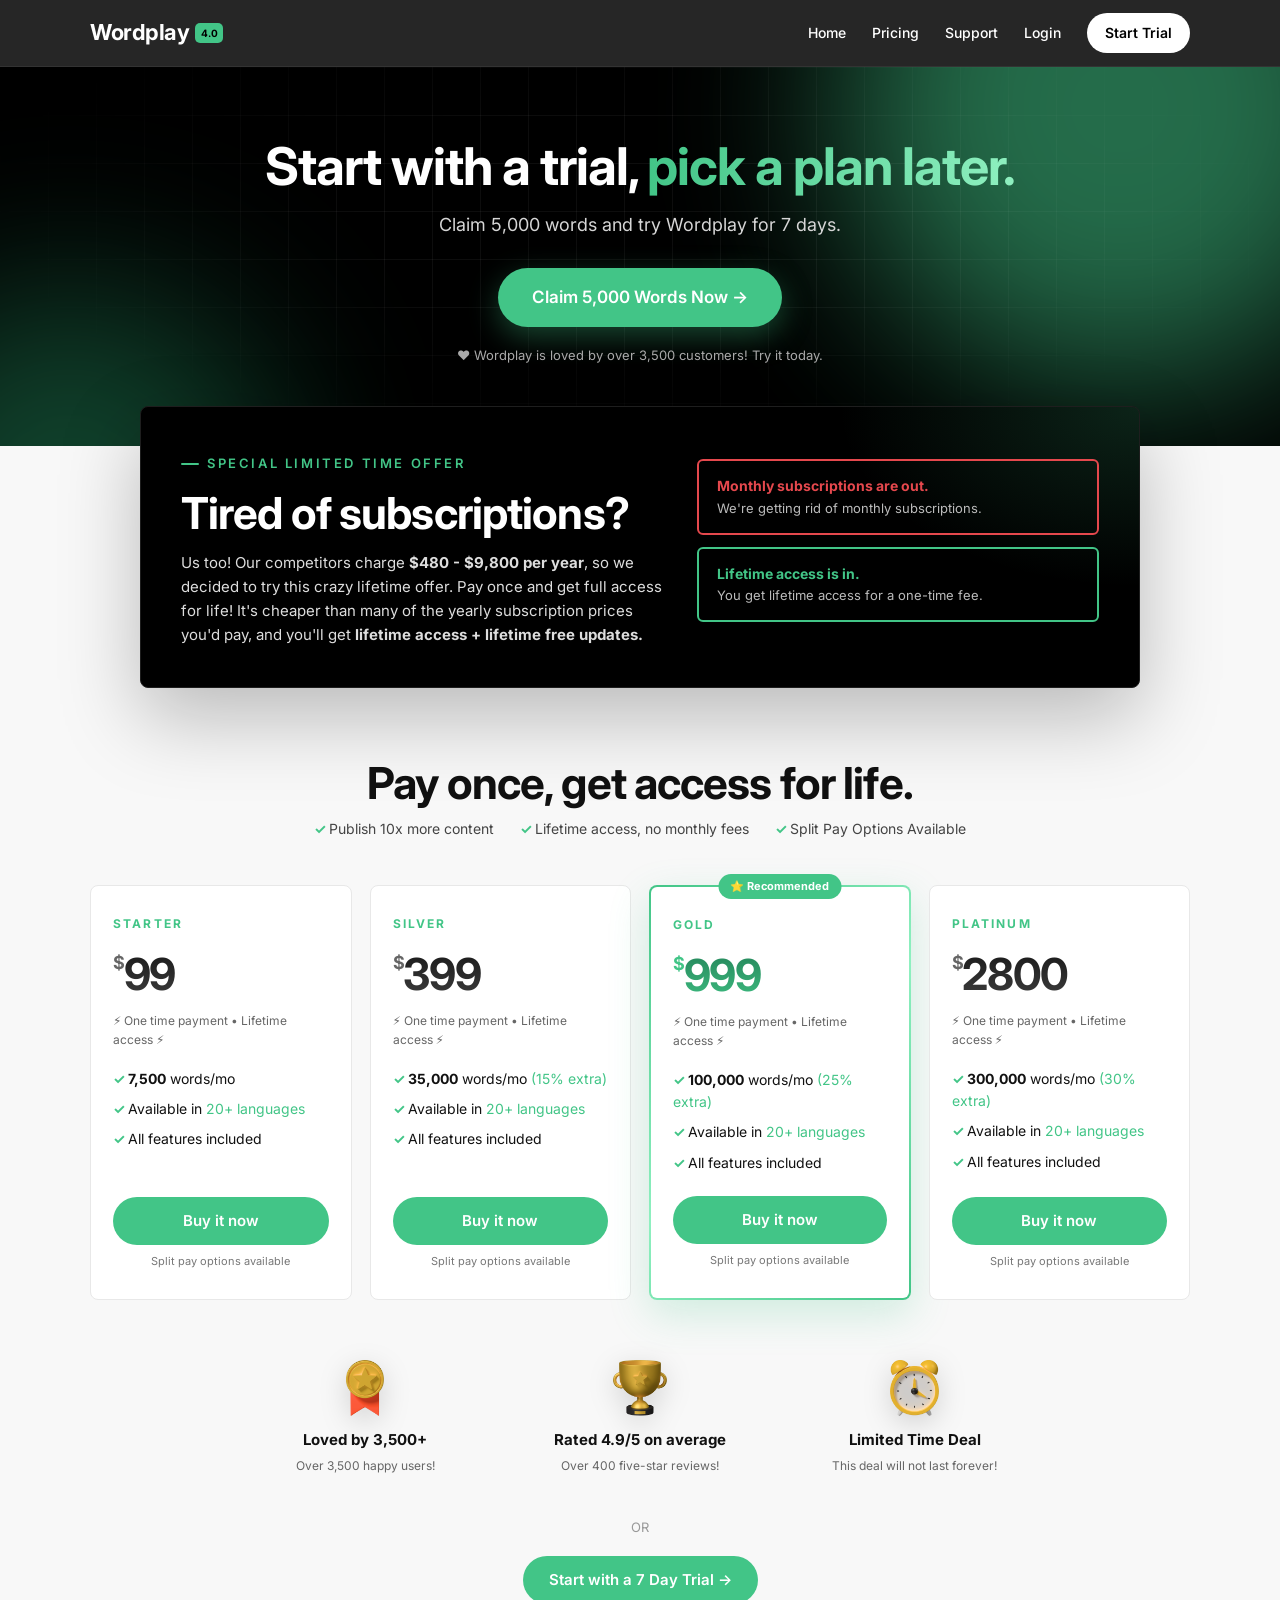
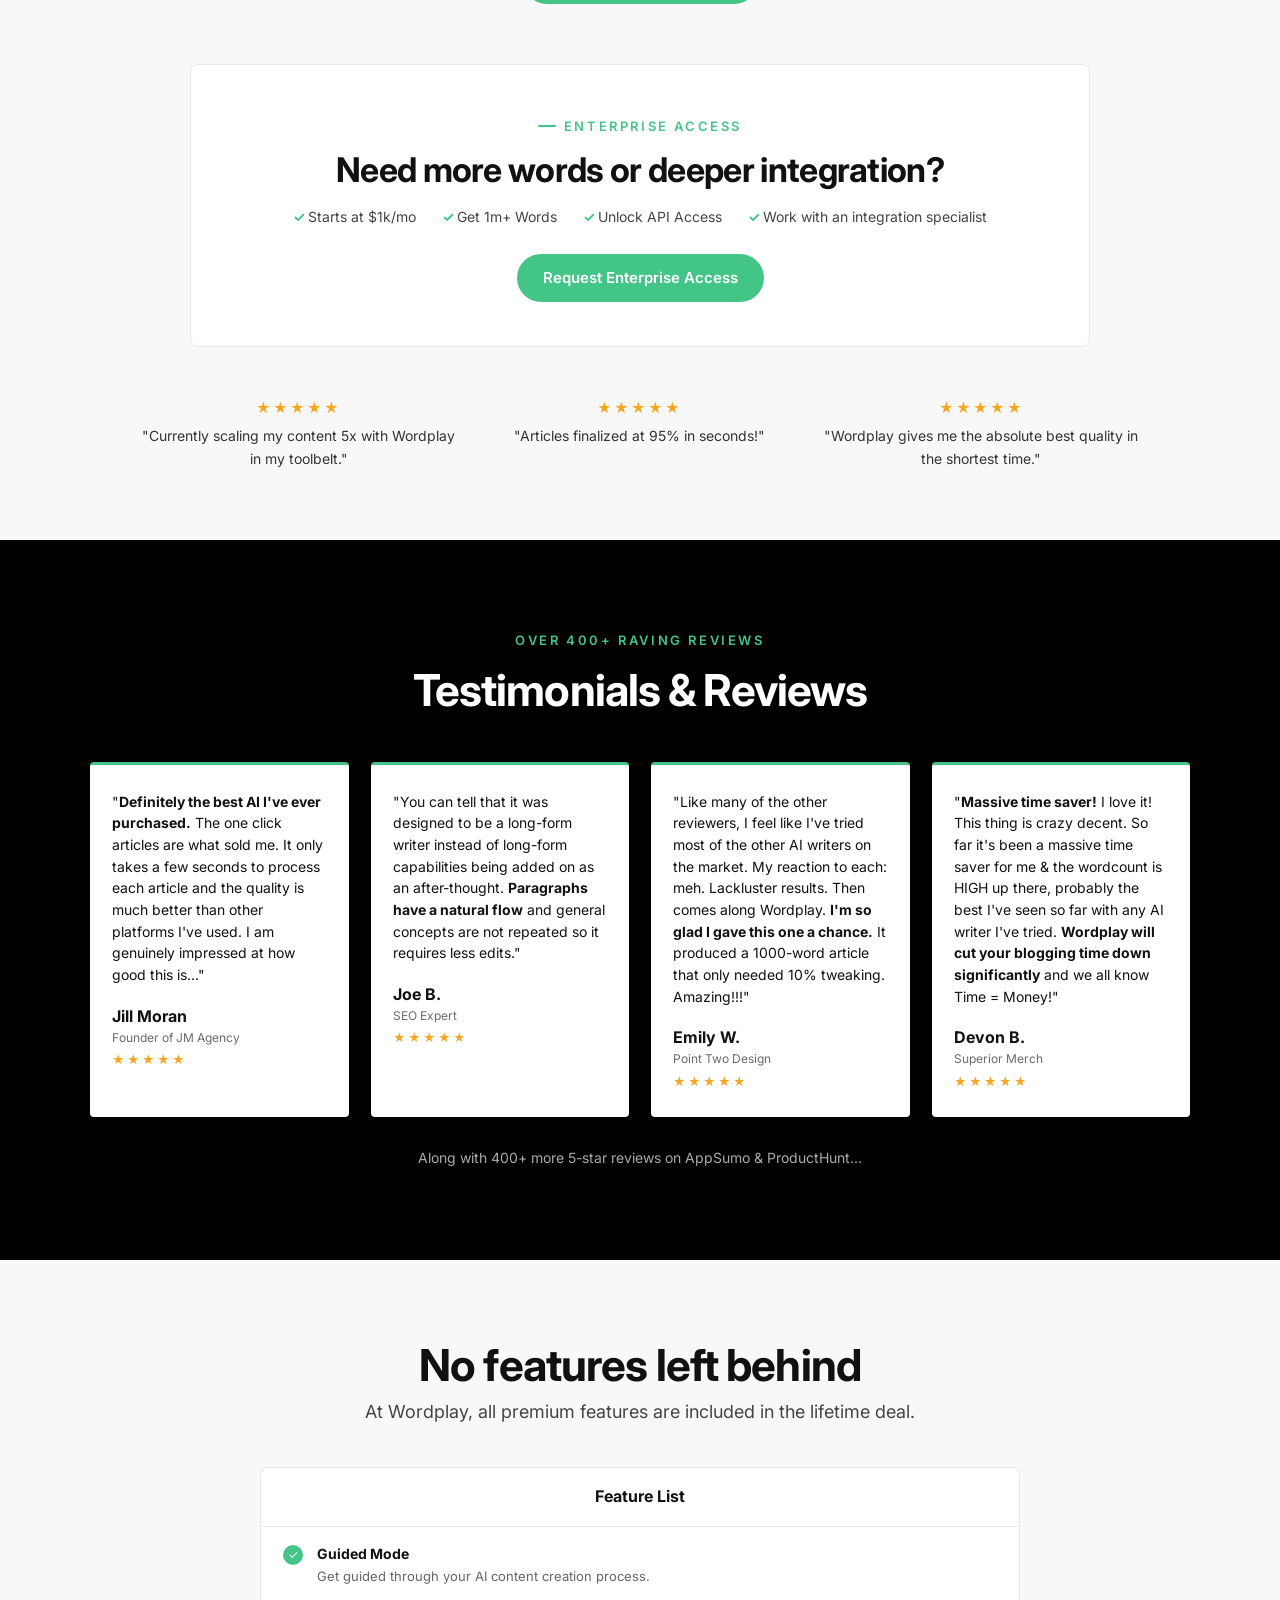
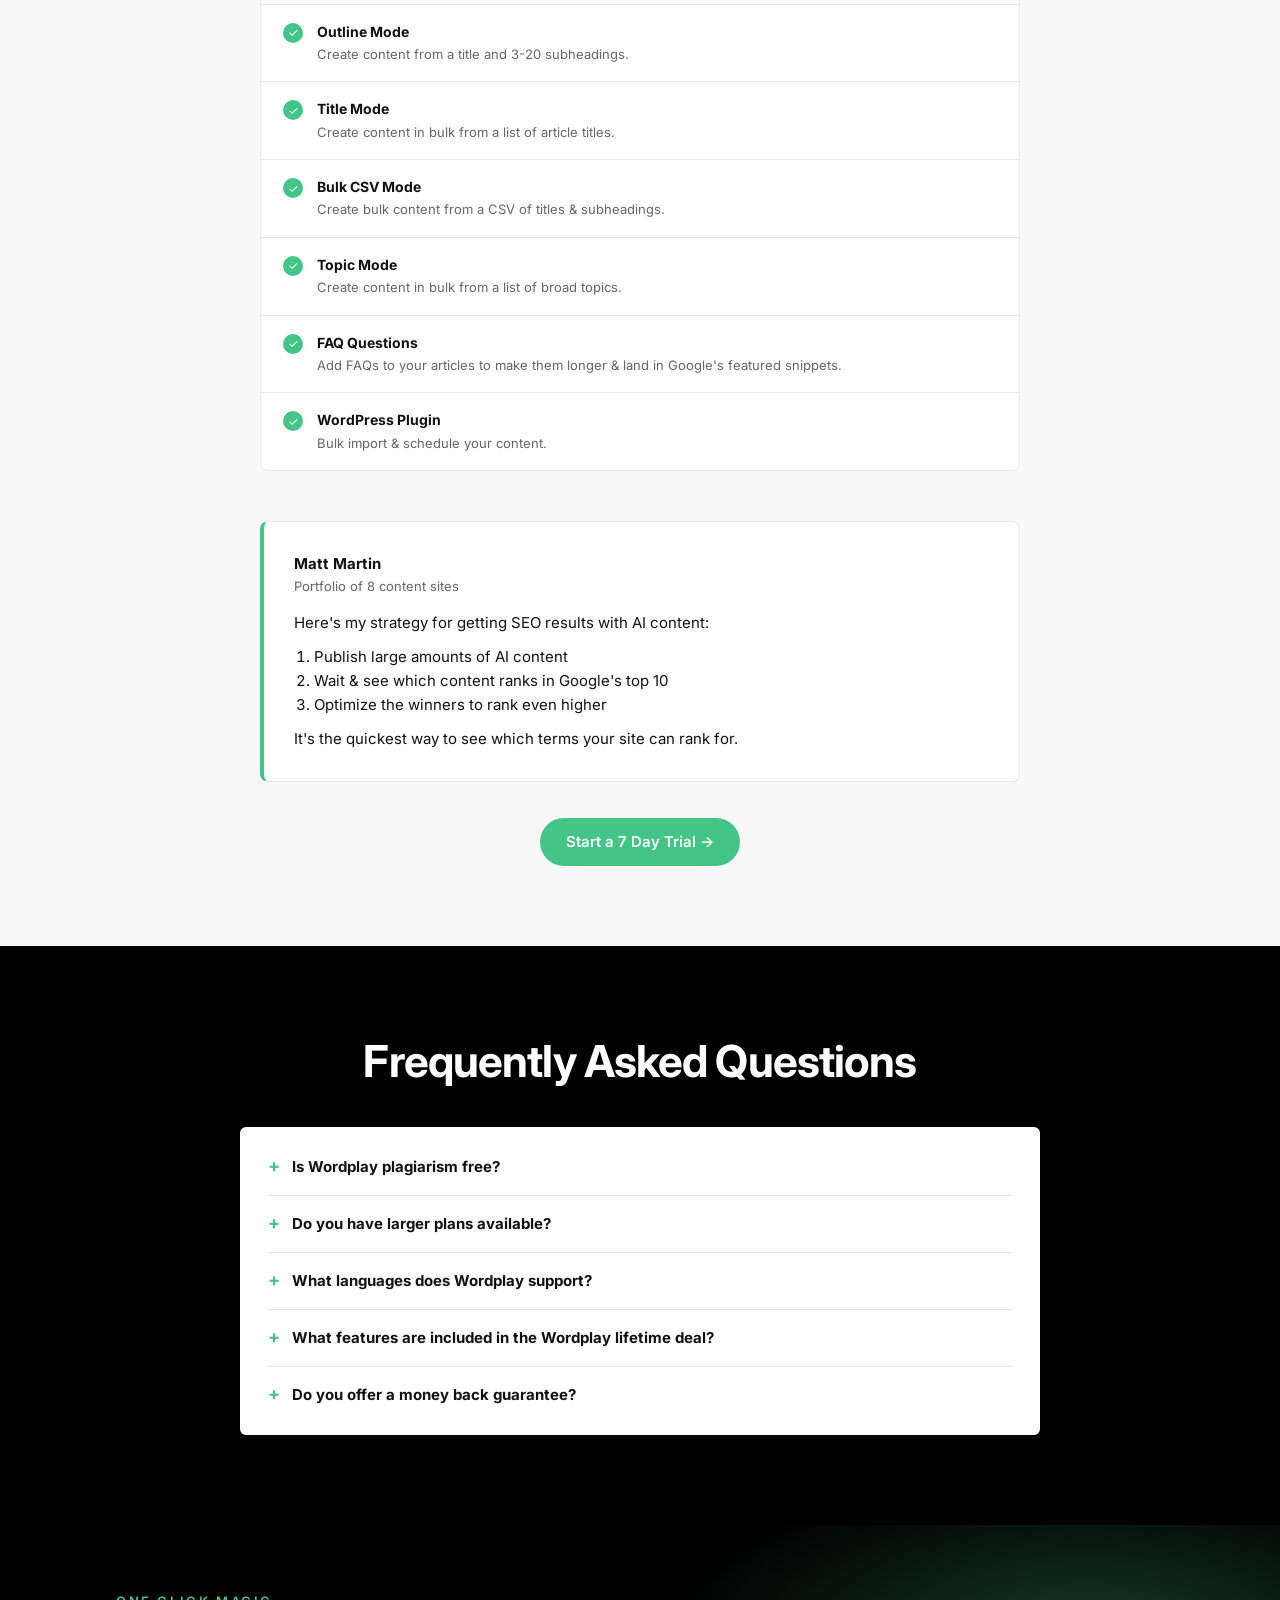
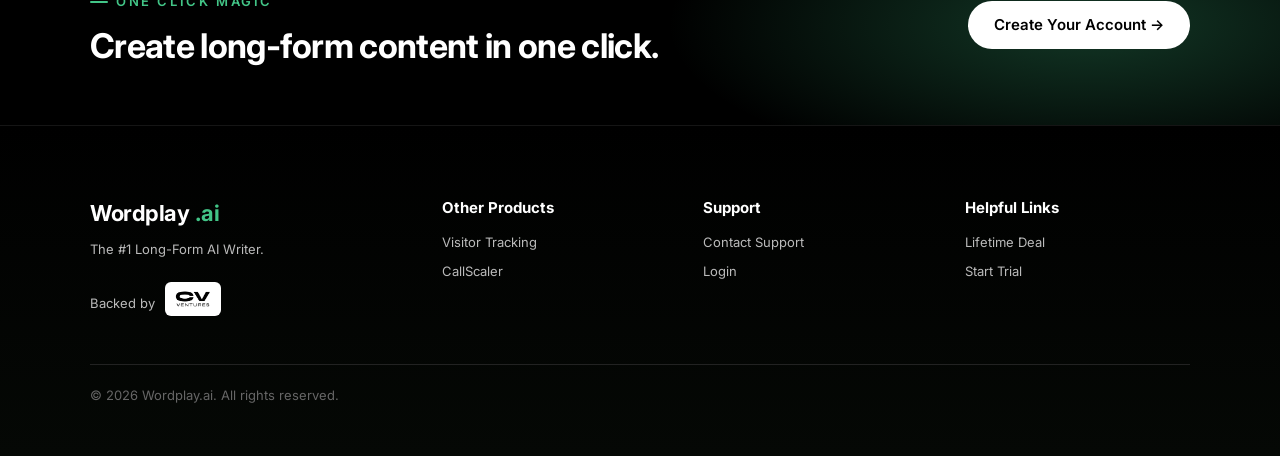
==== commit 4a5068e7: "Add /support page with captcha form, /upgrade redirect, 404 page Co-Authored-By: Claude Fable 5.1 <n" ====
--- a/pricing/index.html
+++ b/pricing/index.html
@@ -1,5 +1,5 @@
 <!doctype html><html lang="en"><head><meta charset="utf-8"><meta name="viewport" content="width=device-width,initial-scale=1"><link rel="icon" href="/img/favicon.png"><link rel="preconnect" href="https://fonts.googleapis.com"><link href="https://fonts.googleapis.com/css2?family=Inter:wght@400;500;600;700&display=swap" rel="stylesheet"><link rel="stylesheet" href="/style.css"><title>Pricing - Wordplay</title><meta name="description" content="Wordplay lifetime deal: pay once, get access for life. Start with a free 7 day trial."><script async src="https://tinder.thrivecart.com/embed/v1/thrivecart.js"></script></head><body>
-<header><div class="wrap"><a class="logo" href="/">Wordplay <span class="tag">4.0</span></a><button class="menu-btn" aria-label="Menu" onclick="document.querySelector(\x27nav\x27).classList.toggle(\x27open\x27)">☰</button><nav><a href="/">Home</a><a href="/pricing/">Pricing</a><a href="https://app.wordplay.ai/">Login</a><a class="btn white sm" href="https://app.wordplay.ai/">Start Trial</a></nav></div></header>
+<header><div class="wrap"><a class="logo" href="/">Wordplay <span class="tag">4.0</span></a><button class="menu-btn" aria-label="Menu" onclick="document.querySelector(\x27nav\x27).classList.toggle(\x27open\x27)">☰</button><nav><a href="/">Home</a><a href="/pricing/">Pricing</a><a href="/support/">Support</a><a href="https://app.wordplay.ai/">Login</a><a class="btn white sm" href="https://app.wordplay.ai/">Start Trial</a></nav></div></header>
 <section class="phero dark"><div class="glow g1"></div><div class="glow g2"></div><div class="grid-bg"></div><div class="wrap"><h1>Start with a trial, <span class="grad">pick a plan later.</span></h1><p class="sub">Claim 5,000 words and try Wordplay for 7 days.</p><a class="btn lg pulse thrivecart-button" data-thrivecart-account="wordplay" data-thrivecart-tpl="v2" data-thrivecart-product="5">Claim 5,000 Words Now →</a><p class="note">❤️ Wordplay is loved by over 3,500 customers! Try it today.</p></div></section>
 <section class="reveal gray"><div class="wrap"><div class="offer"><div><div class="eyebrow">Special limited time offer</div><h2>Tired of subscriptions?</h2><p>Us too! Our competitors charge <b>$480 - $9,800 per year</b>, so we decided to try this crazy lifetime offer. Pay once and get full access for life! It's cheaper than many of the yearly subscription prices you'd pay, and you'll get <b>lifetime access + lifetime free updates.</b></p></div><div><div class="pill red"><b>Monthly subscriptions are out.</b><span>We're getting rid of monthly subscriptions.</span></div><div class="pill green"><b>Lifetime access is in.</b><span>You get lifetime access for a one-time fee.</span></div></div></div>
 <div class="plans"><h2>Pay once, get access for life.</h2><div class="perks"><span>Publish 10x more content</span><span>Lifetime access, no monthly fees</span><span>Split Pay Options Available</span></div>
@@ -33,5 +33,5 @@
 <details><summary>Do you offer a money back guarantee?</summary><p>No, we do not offer a money back guarantee but you can feel free to start a trial first. You will get 5,000 words available in your account to use within 7 days.</p><p><a class="btn sm" href="https://app.wordplay.ai/">Start Trial</a> &nbsp; <a class="btn sm outline thrivecart-button" data-thrivecart-account="wordplay" data-thrivecart-tpl="v2" data-thrivecart-product="5">Choose Lifetime Deal</a></p></details>
 </div></div></section>
 <section class="reveal cta dark"><div class="wrap"><div><div class="eyebrow">One click magic</div><h2>Create long-form content in one click.</h2></div><a class="btn white" href="https://app.wordplay.ai/">Create Your Account →</a></div></section>
-<footer><div class="wrap"><div class="fgrid"><div><div class="logo" style="color:#fff">Wordplay<span style="color:var(--green)">.ai</span></div><p style="margin-top:8px">The #1 Long-Form AI Writer.</p><div class="backed"><span>Backed by</span><a href="https://cv.ventures" target="_blank" rel="noopener"><img src="/img/cv-ventures.png" alt="CV Ventures"></a></div></div><div><h4>Other Products</h4><a href="https://visitortracking.com" target="_blank" rel="noopener">Visitor Tracking</a><a href="https://callscaler.com" target="_blank" rel="noopener">CallScaler</a></div><div><h4>Support</h4><a href="https://app.wordplay.ai/">Login</a></div><div><h4>Helpful Links</h4><a href="/pricing/">Lifetime Deal</a><a href="https://app.wordplay.ai/">Start Trial</a></div></div><div class="copy">© <span id="y"></span> Wordplay.ai. All rights reserved.</div></div></footer><script>document.getElementById("y").textContent=new Date().getFullYear()</script>
+<footer><div class="wrap"><div class="fgrid"><div><div class="logo" style="color:#fff">Wordplay<span style="color:var(--green)">.ai</span></div><p style="margin-top:8px">The #1 Long-Form AI Writer.</p><div class="backed"><span>Backed by</span><a href="https://cv.ventures" target="_blank" rel="noopener"><img src="/img/cv-ventures.png" alt="CV Ventures"></a></div></div><div><h4>Other Products</h4><a href="https://visitortracking.com" target="_blank" rel="noopener">Visitor Tracking</a><a href="https://callscaler.com" target="_blank" rel="noopener">CallScaler</a></div><div><h4>Support</h4><a href="/support/">Contact Support</a><a href="https://app.wordplay.ai/">Login</a></div><div><h4>Helpful Links</h4><a href="/pricing/">Lifetime Deal</a><a href="https://app.wordplay.ai/">Start Trial</a></div></div><div class="copy">© <span id="y"></span> Wordplay.ai. All rights reserved.</div></div></footer><script>document.getElementById("y").textContent=new Date().getFullYear()</script>
 <script>const io=new IntersectionObserver(es=>es.forEach(e=>{if(e.isIntersecting){e.target.classList.add("in");io.unobserve(e.target)}}),{threshold:.08});document.querySelectorAll(".reveal").forEach(el=>io.observe(el));setTimeout(()=>document.querySelectorAll(".reveal").forEach(e=>e.classList.add("in")),2500);</script></body></html>
--- a/style.css
+++ b/style.css
@@ -213,3 +213,16 @@
 @media(prefers-reduced-motion:reduce){.glow,.grad,.hero *,.phero *{animation:none!important}.reveal{opacity:1;transform:none;transition:none}}
 .plan .price sup{color:#666;background:none;-webkit-text-fill-color:#666}
 .plan.rec .price sup{color:var(--green);-webkit-text-fill-color:var(--green)}
+
+/* support form */
+.sform{max-width:640px;margin:0 auto;background:#0d0d0d;border:1px solid #1f1f1f;border-radius:12px;padding:34px;box-shadow:0 30px 80px rgba(66,197,135,.12)}
+.sform label{display:block;font-size:13px;font-weight:600;color:#ccc;margin:0 0 6px}
+.sform input,.sform select,.sform textarea{width:100%;background:#161616;border:1px solid #2a2a2a;color:#fff;border-radius:8px;padding:12px 14px;font:15px/1.4 Inter,sans-serif;margin-bottom:18px;outline:0;transition:border .2s,box-shadow .2s}
+.sform input:focus,.sform select:focus,.sform textarea:focus{border-color:var(--green);box-shadow:0 0 0 3px rgba(66,197,135,.2)}
+.sform select{appearance:none;background-image:url("data:image/svg+xml,%3Csvg xmlns='http://www.w3.org/2000/svg' width='12' height='8' viewBox='0 0 12 8'%3E%3Cpath d='M1 1l5 5 5-5' fill='none' stroke='%2342c587' stroke-width='2'/%3E%3C/svg%3E");background-repeat:no-repeat;background-position:right 14px center}
+.sform select option{background:#161616}
+.sform textarea{resize:vertical}
+.sform .row2{display:grid;grid-template-columns:1fr 1fr;gap:16px}
+@media(max-width:520px){.sform .row2{grid-template-columns:1fr}.sform{padding:22px}}
+.sform .btn{width:100%;text-align:center;border:0}
+.thanks{display:none;text-align:center;color:#fff;font-size:18px;max-width:640px;margin:0 auto;background:#0d0d0d;border:1px solid var(--green);border-radius:12px;padding:30px}
